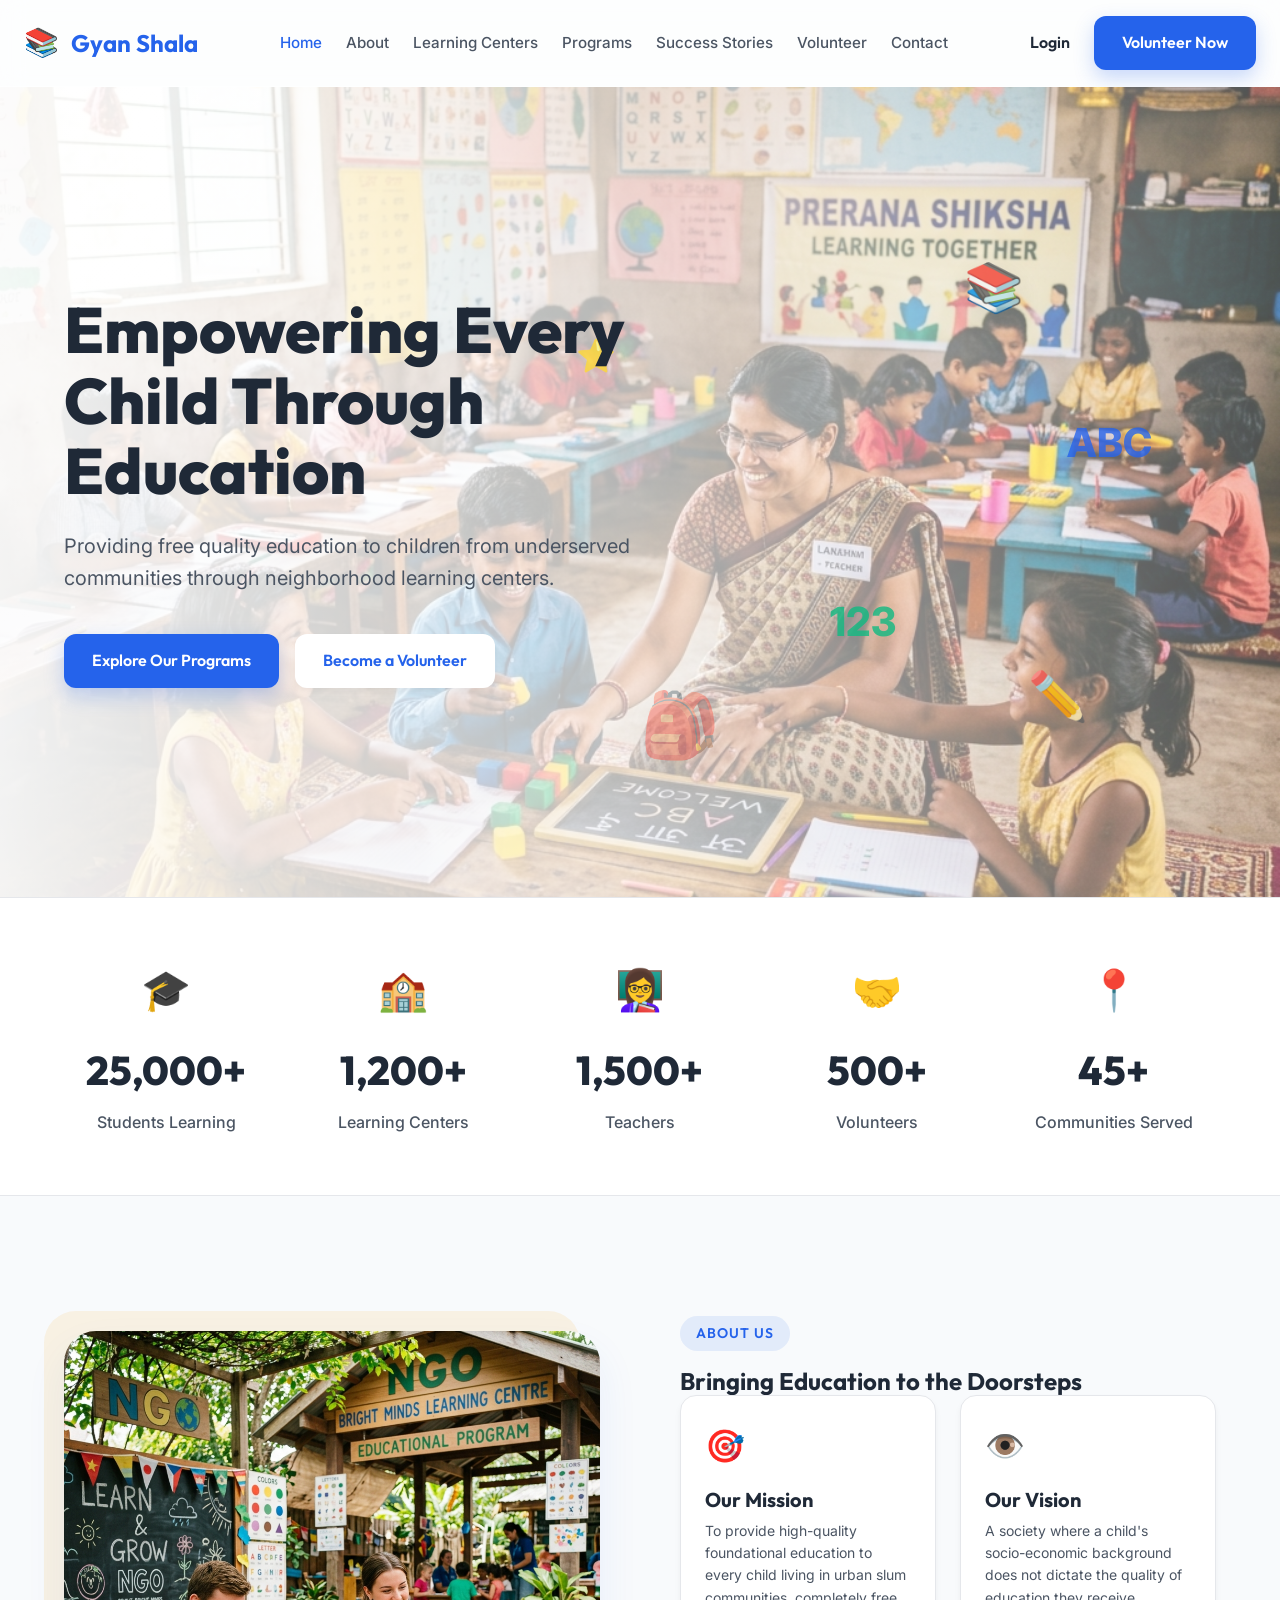
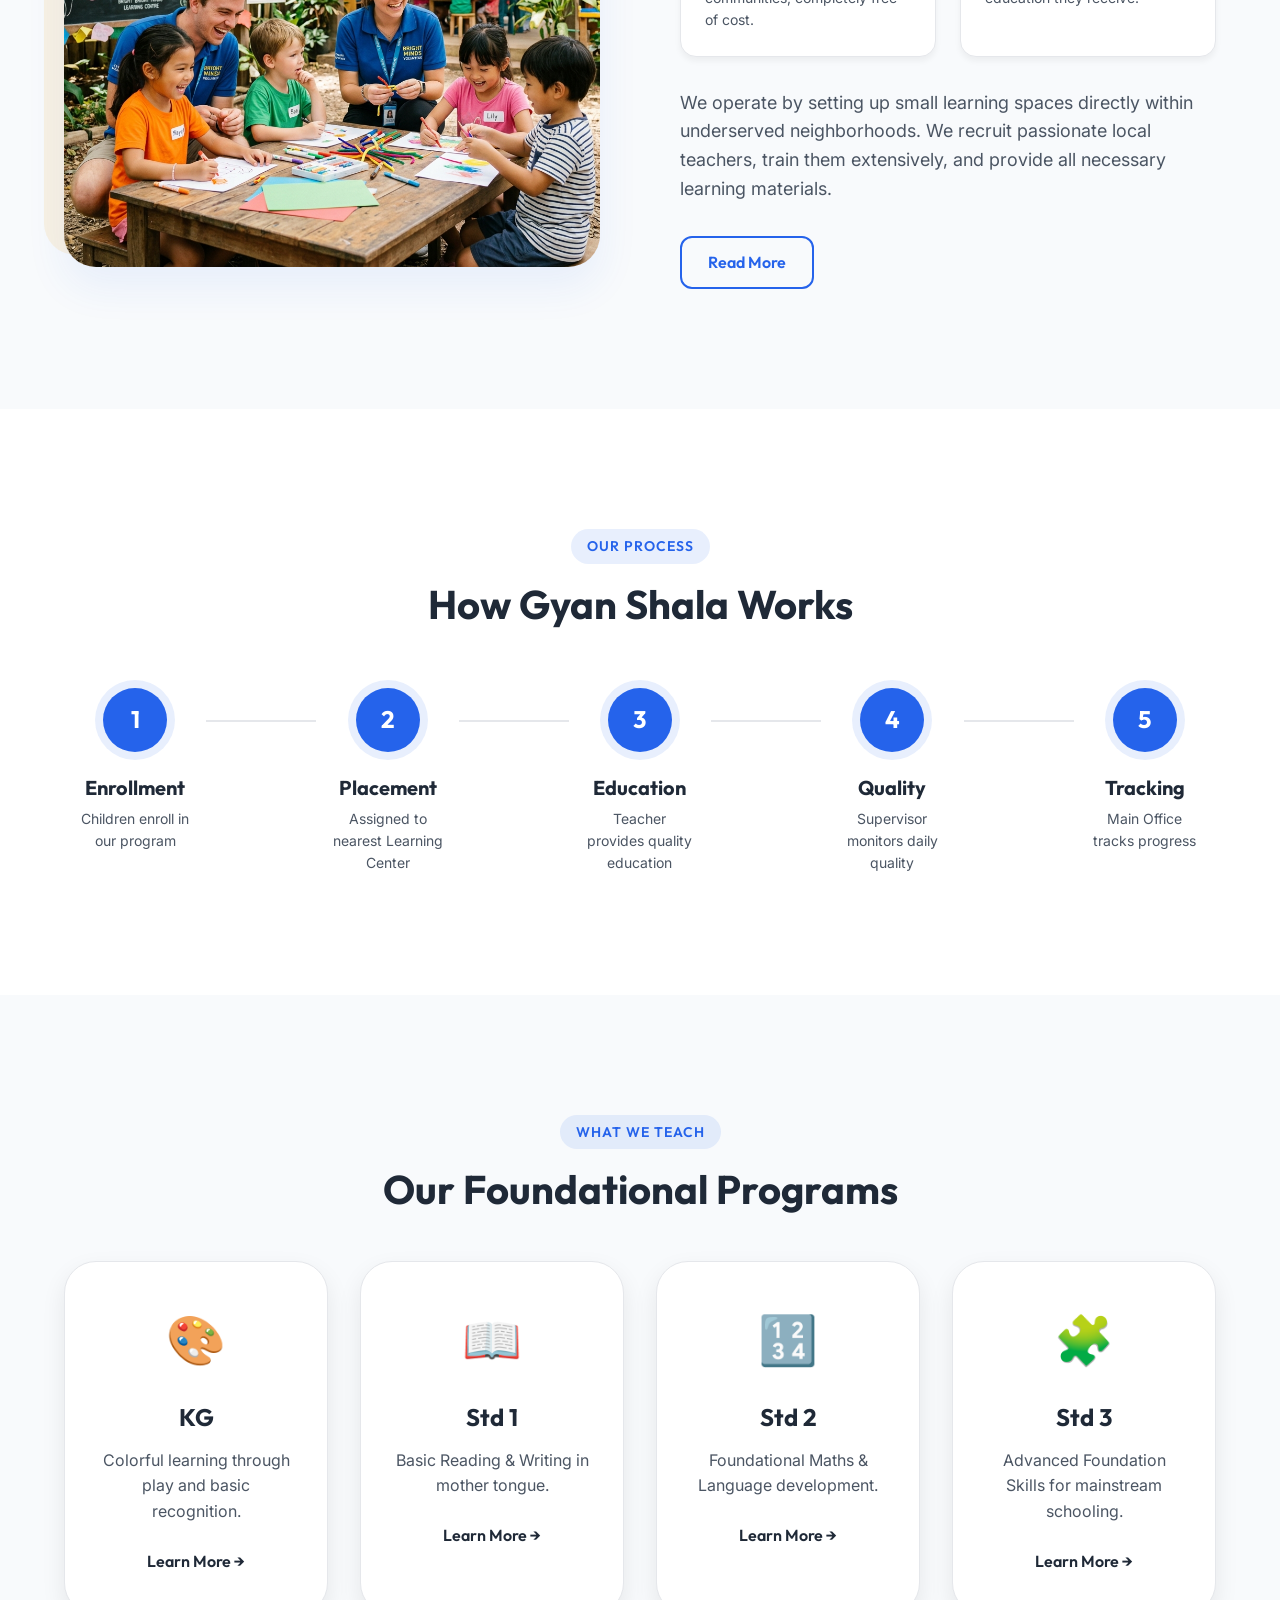
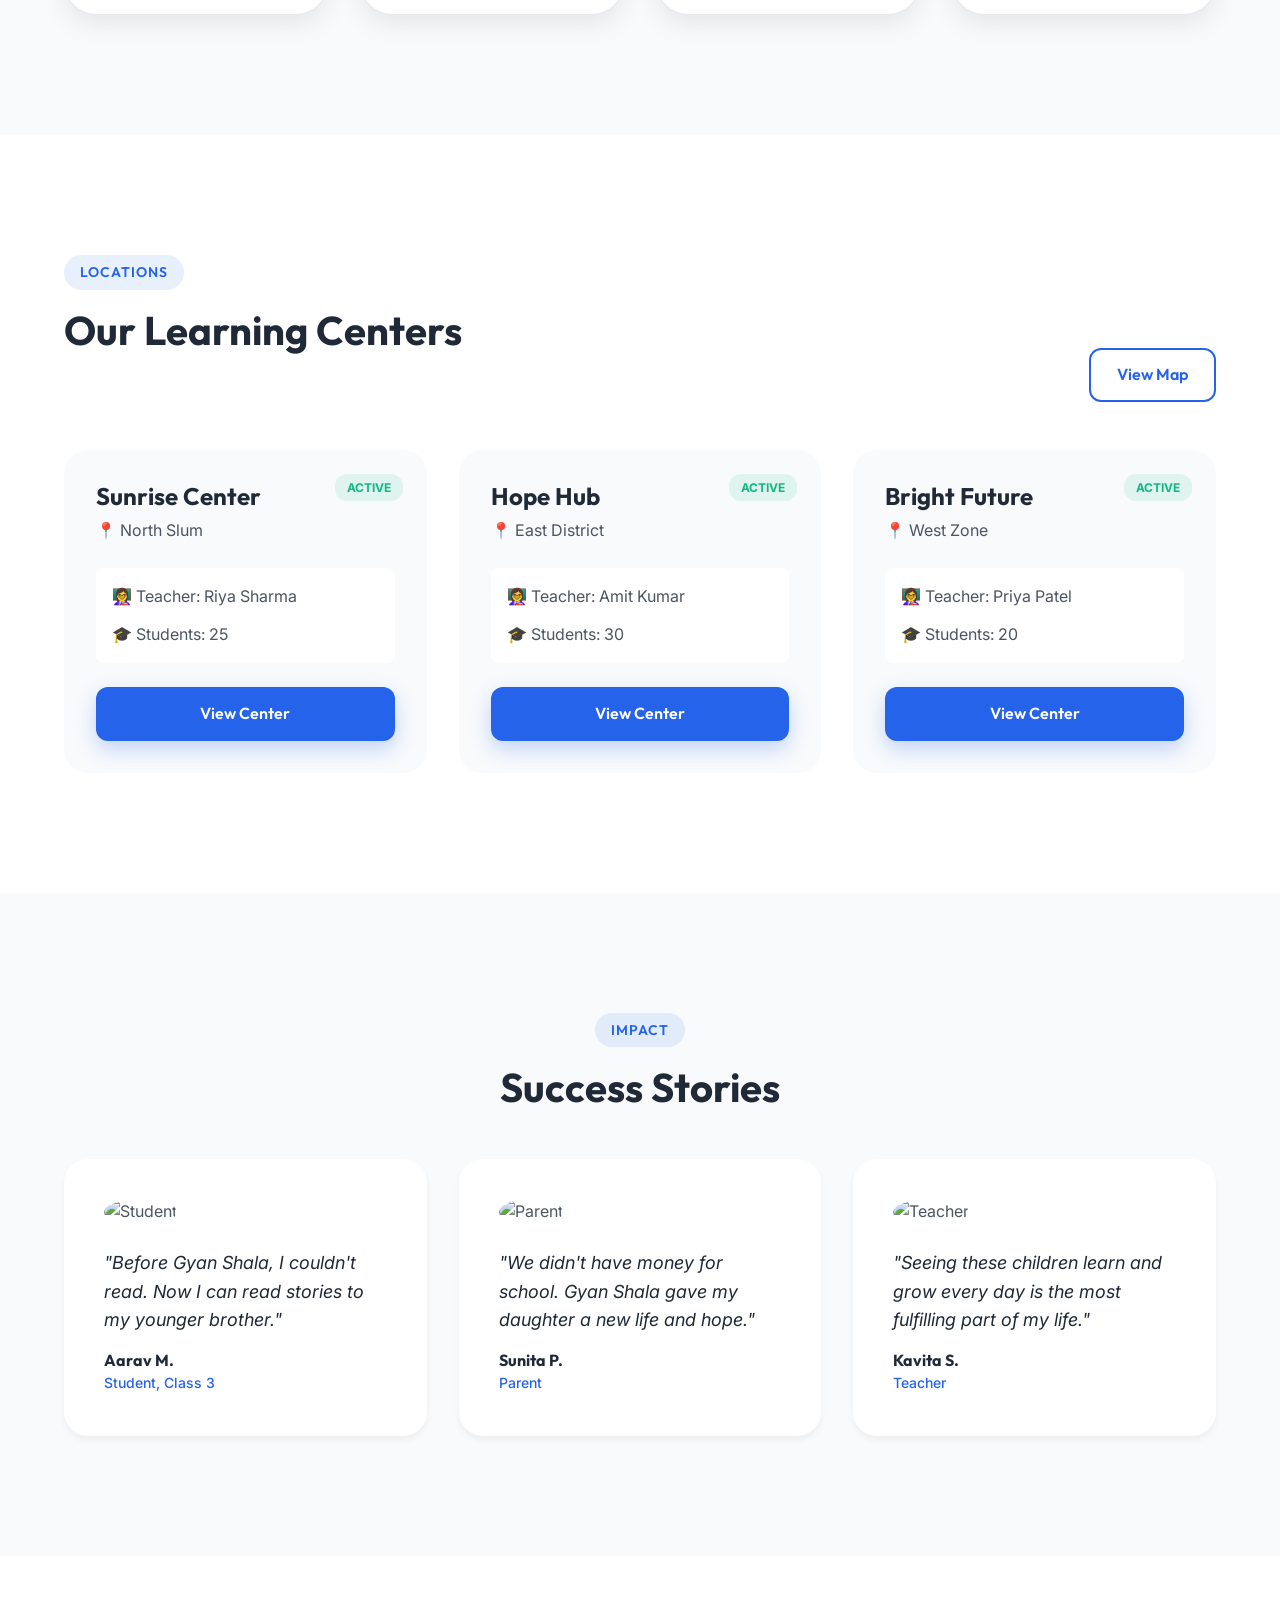
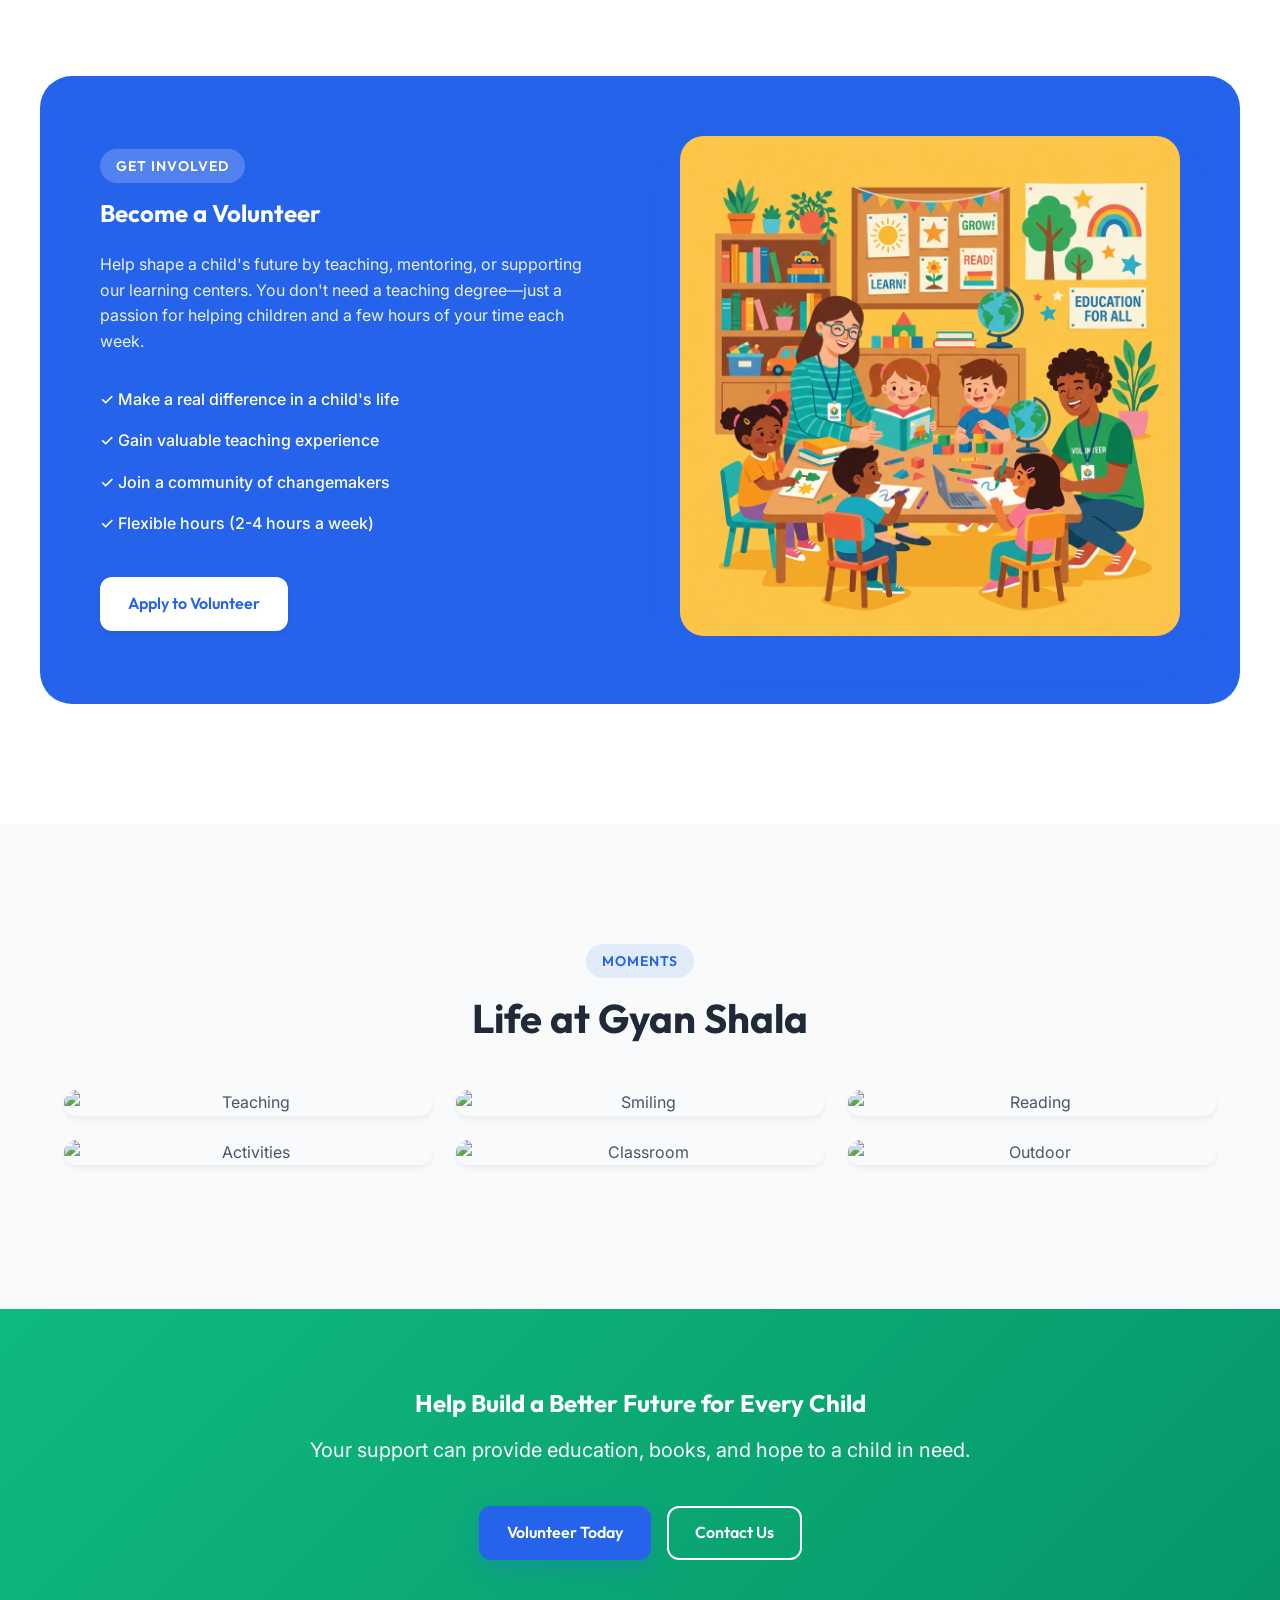
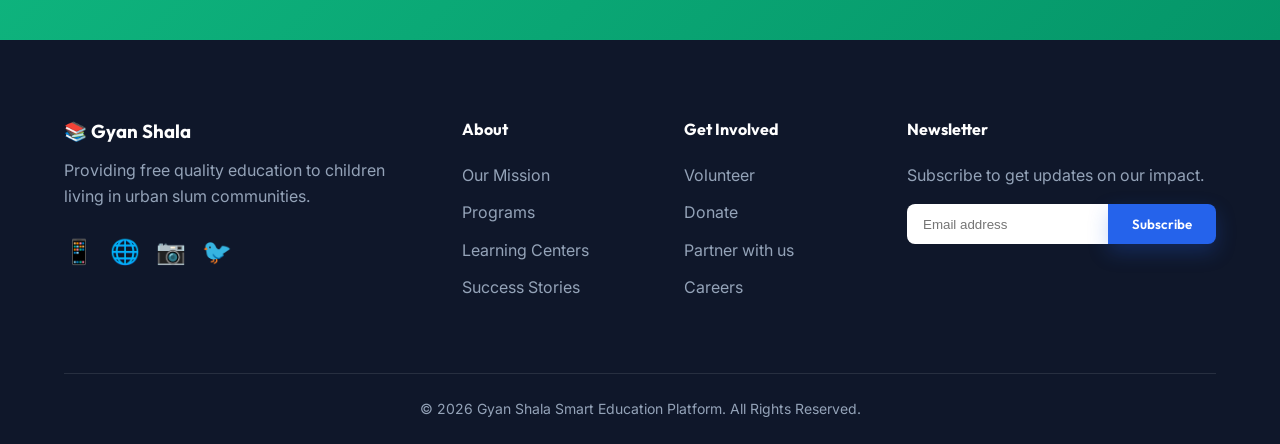
==== index.html @ a37f665b "Initial commit - Gyan Shala NGO System" ====
<!DOCTYPE html>
<html lang="en">
<head>
    <meta charset="UTF-8">
    <meta name="viewport" content="width=device-width, initial-scale=1.0">
    <title>Gyan Shala Smart Education Platform</title>
    <meta name="description" content="Providing free quality education to children from underserved communities through neighborhood learning centers.">
    <link rel="stylesheet" href="style.css">
</head>
<body>
    <!-- Sticky Navigation -->
    <header class="main-header">
        <div class="header-container">
            <a href="#" class="header-logo">
                <span class="logo-icon">📚</span>
                Gyan Shala
            </a>
            <nav class="desktop-nav">
                <ul class="nav-links">
                    <li><a href="#home" class="active">Home</a></li>
                    <li><a href="#about">About</a></li>
                    <li><a href="#centers">Learning Centers</a></li>
                    <li><a href="#programs">Programs</a></li>
                    <li><a href="#stories">Success Stories</a></li>
                    <li><a href="#volunteer">Volunteer</a></li>
                    <li><a href="#contact">Contact</a></li>
                </ul>
            </nav>
            <div class="header-actions">
                <a href="login.html" class="btn-text">Login</a>
                <a href="register.html?role=volunteer" class="btn-primary">Volunteer Now</a>
            </div>
            <button class="mobile-menu-toggle" aria-label="Toggle menu">
                <span></span><span></span><span></span>
            </button>
        </div>
    </header>

    <!-- Mobile Menu Overlay -->
    <div class="mobile-menu-overlay">
        <nav class="mobile-nav">
            <ul class="mobile-nav-links">
                <li><a href="#home">Home</a></li>
                <li><a href="#about">About</a></li>
                <li><a href="#centers">Learning Centers</a></li>
                <li><a href="#programs">Programs</a></li>
                <li><a href="#stories">Success Stories</a></li>
                <li><a href="#volunteer">Volunteer</a></li>
                <li><a href="#contact">Contact</a></li>
            </ul>
        </nav>
    </div>

    <!-- Hero Section -->
    <section id="home" class="hero" style="background-image: url('images/new_hero_classroom_1782540357517.jpg');">
        <div class="hero-overlay"></div>
        <div class="hero-floating-elements">
            <div class="float-item float-1">📚</div>
            <div class="float-item float-2">ABC</div>
            <div class="float-item float-3">123</div>
            <div class="float-item float-4">⭐</div>
            <div class="float-item float-5">✏️</div>
            <div class="float-item float-6">🎒</div>
        </div>
        <div class="container hero-container">
            <div class="hero-content">
                <h1>Empowering Every Child Through Education</h1>
                <p>Providing free quality education to children from underserved communities through neighborhood learning centers.</p>
                <div class="hero-buttons">
                    <a href="#programs" class="btn-primary">Explore Our Programs</a>
                    <a href="#volunteer" class="btn-secondary">Become a Volunteer</a>
                </div>
            </div>
        </div>
    </section>

    <!-- Impact Statistics -->
    <section class="impact-stats">
        <div class="container">
            <div class="stats-grid">
                <div class="stat-card">
                    <div class="stat-icon">🎓</div>
                    <div class="stat-number">25,000+</div>
                    <div class="stat-label">Students Learning</div>
                </div>
                <div class="stat-card">
                    <div class="stat-icon">🏫</div>
                    <div class="stat-number">1,200+</div>
                    <div class="stat-label">Learning Centers</div>
                </div>
                <div class="stat-card">
                    <div class="stat-icon">👩‍🏫</div>
                    <div class="stat-number">1,500+</div>
                    <div class="stat-label">Teachers</div>
                </div>
                <div class="stat-card">
                    <div class="stat-icon">🤝</div>
                    <div class="stat-number">500+</div>
                    <div class="stat-label">Volunteers</div>
                </div>
                <div class="stat-card">
                    <div class="stat-icon">📍</div>
                    <div class="stat-number">45+</div>
                    <div class="stat-label">Communities Served</div>
                </div>
            </div>
        </div>
    </section>

    <!-- About Gyan Shala -->
    <section id="about" class="about">
        <div class="container about-grid">
            <div class="about-image-wrapper">
                <img src="images/about_volunteers_teaching_1782536615009.jpg" alt="Classroom Teaching" class="about-image">
                <div class="about-image-bg-shape"></div>
            </div>
            <div class="about-content">
                <span class="section-badge">About Us</span>
                <h2>Bringing Education to the Doorsteps</h2>
                <div class="mission-vision">
                    <div class="mv-card">
                        <div class="mv-icon">🎯</div>
                        <h3>Our Mission</h3>
                        <p>To provide high-quality foundational education to every child living in urban slum communities, completely free of cost.</p>
                    </div>
                    <div class="mv-card">
                        <div class="mv-icon">👁️</div>
                        <h3>Our Vision</h3>
                        <p>A society where a child's socio-economic background does not dictate the quality of education they receive.</p>
                    </div>
                </div>
                <p class="about-desc">We operate by setting up small learning spaces directly within underserved neighborhoods. We recruit passionate local teachers, train them extensively, and provide all necessary learning materials.</p>
                <a href="#" class="btn-outline">Read More</a>
            </div>
        </div>
    </section>

    <!-- How It Works (5-Step Flow) -->
    <section class="how-it-works">
        <div class="container text-center">
            <span class="section-badge">Our Process</span>
            <h2 class="section-title">How Gyan Shala Works</h2>
            <div class="process-flow">
                <div class="process-step">
                    <div class="step-circle">1</div>
                    <h4>Enrollment</h4>
                    <p>Children enroll in our program</p>
                </div>
                <div class="process-connector"></div>
                <div class="process-step">
                    <div class="step-circle">2</div>
                    <h4>Placement</h4>
                    <p>Assigned to nearest Learning Center</p>
                </div>
                <div class="process-connector"></div>
                <div class="process-step">
                    <div class="step-circle">3</div>
                    <h4>Education</h4>
                    <p>Teacher provides quality education</p>
                </div>
                <div class="process-connector"></div>
                <div class="process-step">
                    <div class="step-circle">4</div>
                    <h4>Quality</h4>
                    <p>Supervisor monitors daily quality</p>
                </div>
                <div class="process-connector"></div>
                <div class="process-step">
                    <div class="step-circle">5</div>
                    <h4>Tracking</h4>
                    <p>Main Office tracks progress</p>
                </div>
            </div>
        </div>
    </section>

    <!-- Programs Section -->
    <section id="programs" class="programs">
        <div class="container text-center">
            <span class="section-badge">What We Teach</span>
            <h2 class="section-title">Our Foundational Programs</h2>
            <div class="programs-grid">
                <div class="program-glass-card color-blue">
                    <div class="program-icon">🎨</div>
                    <h3>KG</h3>
                    <p>Colorful learning through play and basic recognition.</p>
                    <a href="#" class="btn-text">Learn More →</a>
                </div>
                <div class="program-glass-card color-green">
                    <div class="program-icon">📖</div>
                    <h3>Std 1</h3>
                    <p>Basic Reading & Writing in mother tongue.</p>
                    <a href="#" class="btn-text">Learn More →</a>
                </div>
                <div class="program-glass-card color-orange">
                    <div class="program-icon">🔢</div>
                    <h3>Std 2</h3>
                    <p>Foundational Maths & Language development.</p>
                    <a href="#" class="btn-text">Learn More →</a>
                </div>
                <div class="program-glass-card color-purple">
                    <div class="program-icon">🧩</div>
                    <h3>Std 3</h3>
                    <p>Advanced Foundation Skills for mainstream schooling.</p>
                    <a href="#" class="btn-text">Learn More →</a>
                </div>
            </div>
        </div>
    </section>

    <!-- Learning Centers -->
    <section id="centers" class="learning-centers">
        <div class="container">
            <div class="centers-header">
                <div>
                    <span class="section-badge">Locations</span>
                    <h2 class="section-title">Our Learning Centers</h2>
                </div>
                <a href="#" class="btn-outline">View Map</a>
            </div>
            <div class="centers-grid">
                <div class="center-card">
                    <div class="center-status active">Active</div>
                    <h3>Sunrise Center</h3>
                    <p class="center-area">📍 North Slum</p>
                    <div class="center-stats">
                        <span>👩‍🏫 Teacher: Riya Sharma</span>
                        <span>🎓 Students: 25</span>
                    </div>
                    <a href="#" class="btn-primary" style="width: 100%; text-align: center;">View Center</a>
                </div>
                <div class="center-card">
                    <div class="center-status active">Active</div>
                    <h3>Hope Hub</h3>
                    <p class="center-area">📍 East District</p>
                    <div class="center-stats">
                        <span>👩‍🏫 Teacher: Amit Kumar</span>
                        <span>🎓 Students: 30</span>
                    </div>
                    <a href="#" class="btn-primary" style="width: 100%; text-align: center;">View Center</a>
                </div>
                <div class="center-card">
                    <div class="center-status active">Active</div>
                    <h3>Bright Future</h3>
                    <p class="center-area">📍 West Zone</p>
                    <div class="center-stats">
                        <span>👩‍🏫 Teacher: Priya Patel</span>
                        <span>🎓 Students: 20</span>
                    </div>
                    <a href="#" class="btn-primary" style="width: 100%; text-align: center;">View Center</a>
                </div>
            </div>
        </div>
    </section>

    <!-- Success Stories -->
    <section id="stories" class="stories">
        <div class="container text-center">
            <span class="section-badge">Impact</span>
            <h2 class="section-title">Success Stories</h2>
            <div class="stories-grid">
                <div class="story-card">
                    <div class="story-image">
                        <img src="https://images.unsplash.com/photo-1542810634-71277d95dcbb?w=200&h=200&fit=crop" alt="Student">
                    </div>
                    <div class="story-content">
                        <p class="quote">"Before Gyan Shala, I couldn't read. Now I can read stories to my younger brother."</p>
                        <h4>Aarav M.</h4>
                        <span class="story-role">Student, Class 3</span>
                    </div>
                </div>
                <div class="story-card">
                    <div class="story-image">
                        <img src="https://images.unsplash.com/photo-1544717297-fa95b6ee9643?w=200&h=200&fit=crop" alt="Parent">
                    </div>
                    <div class="story-content">
                        <p class="quote">"We didn't have money for school. Gyan Shala gave my daughter a new life and hope."</p>
                        <h4>Sunita P.</h4>
                        <span class="story-role">Parent</span>
                    </div>
                </div>
                <div class="story-card">
                    <div class="story-image">
                        <img src="https://images.unsplash.com/photo-1573496359142-b8d87734a5a2?w=200&h=200&fit=crop" alt="Teacher">
                    </div>
                    <div class="story-content">
                        <p class="quote">"Seeing these children learn and grow every day is the most fulfilling part of my life."</p>
                        <h4>Kavita S.</h4>
                        <span class="story-role">Teacher</span>
                    </div>
                </div>
            </div>
        </div>
    </section>

    <!-- Volunteer Section -->
    <section id="volunteer" class="volunteer">
        <div class="container volunteer-grid">
            <div class="volunteer-content">
                <span class="section-badge" style="background: rgba(255,255,255,0.2); color: white;">Get Involved</span>
                <h2>Become a Volunteer</h2>
                <p>Help shape a child's future by teaching, mentoring, or supporting our learning centers. You don't need a teaching degree—just a passion for helping children and a few hours of your time each week.</p>
                <ul class="volunteer-benefits">
                    <li>✓ Make a real difference in a child's life</li>
                    <li>✓ Gain valuable teaching experience</li>
                    <li>✓ Join a community of changemakers</li>
                    <li>✓ Flexible hours (2-4 hours a week)</li>
                </ul>
                <a href="#" class="btn-secondary">Apply to Volunteer</a>
            </div>
            <div class="volunteer-image-wrapper">
                <img src="images/volunteer_illustration_1782536659447.jpg" alt="Volunteer" class="vol-img">
            </div>
        </div>
    </section>

    <!-- Gallery -->
    <section class="gallery">
        <div class="container text-center">
            <span class="section-badge">Moments</span>
            <h2 class="section-title">Life at Gyan Shala</h2>
            <div class="masonry-gallery">
                <div class="masonry-item"><img src="https://images.unsplash.com/photo-1577896851231-70ef18881754?w=500&fit=crop" alt="Teaching"></div>
                <div class="masonry-item"><img src="https://images.unsplash.com/photo-1588072432836-e10032774350?w=500&fit=crop" alt="Activities"></div>
                <div class="masonry-item"><img src="https://images.unsplash.com/photo-1503454537195-1dc534b36fc6?w=500&fit=crop" alt="Smiling"></div>
                <div class="masonry-item"><img src="https://images.unsplash.com/photo-1524069290683-0457abfe42c3?w=500&fit=crop" alt="Classroom"></div>
                <div class="masonry-item"><img src="https://images.unsplash.com/photo-1512820790803-83ca734da794?w=500&fit=crop" alt="Reading"></div>
                <div class="masonry-item"><img src="https://images.unsplash.com/photo-1472162066159-ebf81216503c?w=500&fit=crop" alt="Outdoor"></div>
            </div>
        </div>
    </section>

    <!-- Call To Action -->
    <section class="cta-banner">
        <div class="container text-center">
            <h2>Help Build a Better Future for Every Child</h2>
            <p>Your support can provide education, books, and hope to a child in need.</p>
            <div class="cta-buttons">
                <a href="#volunteer" class="btn-primary">Volunteer Today</a>
                <a href="#contact" class="btn-outline" style="border-color: white; color: white;">Contact Us</a>
            </div>
        </div>
    </section>

    <!-- Footer -->
    <footer id="contact">
        <div class="container">
            <div class="footer-grid">
                <div class="footer-brand">
                    <h3>📚 Gyan Shala</h3>
                    <p>Providing free quality education to children living in urban slum communities.</p>
                    <div class="social-links">
                        <a href="#">📱</a>
                        <a href="#">🌐</a>
                        <a href="#">📷</a>
                        <a href="#">🐦</a>
                    </div>
                </div>
                <div class="footer-links-col">
                    <h4>About</h4>
                    <ul>
                        <li><a href="#about">Our Mission</a></li>
                        <li><a href="#programs">Programs</a></li>
                        <li><a href="#centers">Learning Centers</a></li>
                        <li><a href="#stories">Success Stories</a></li>
                    </ul>
                </div>
                <div class="footer-links-col">
                    <h4>Get Involved</h4>
                    <ul>
                        <li><a href="#volunteer">Volunteer</a></li>
                        <li><a href="#">Donate</a></li>
                        <li><a href="#">Partner with us</a></li>
                        <li><a href="#">Careers</a></li>
                    </ul>
                </div>
                <div class="footer-newsletter">
                    <h4>Newsletter</h4>
                    <p>Subscribe to get updates on our impact.</p>
                    <form class="newsletter-form">
                        <input type="email" placeholder="Email address" required>
                        <button type="submit" class="btn-primary">Subscribe</button>
                    </form>
                </div>
            </div>
            <div class="footer-bottom">
                <p>&copy; 2026 Gyan Shala Smart Education Platform. All Rights Reserved.</p>
            </div>
        </div>
    </footer>

    <script>
        const menuToggle = document.querySelector('.mobile-menu-toggle');
        const mobileMenu = document.querySelector('.mobile-menu-overlay');
        const body = document.body;

        menuToggle.addEventListener('click', () => {
            menuToggle.classList.toggle('active');
            mobileMenu.classList.toggle('active');
            body.style.overflow = mobileMenu.classList.contains('active') ? 'hidden' : '';
        });

        document.querySelectorAll('.mobile-nav-links a').forEach(link => {
            link.addEventListener('click', () => {
                menuToggle.classList.remove('active');
                mobileMenu.classList.remove('active');
                body.style.overflow = '';
            });
        });

        // Dynamic Active Session check to link dashboards directly
        const currentUser = JSON.parse(localStorage.getItem('currentUser'));
        if (currentUser) {
            const loginBtn = document.querySelector('.header-actions a[href="login.html"]');
            if (loginBtn) {
                loginBtn.textContent = 'Go to Dashboard';
                loginBtn.classList.remove('btn-text');
                loginBtn.classList.add('btn-primary');
                // Hide volunteer button if logged in for cleaner header space
                const volBtn = document.querySelector('.header-actions a[href="register.html?role=volunteer"]');
                if (volBtn) volBtn.style.display = 'none';

                if (currentUser.role === 'main_office') {
                    loginBtn.href = 'admin-dashboard.html';
                } else if (currentUser.role === 'supervisor') {
                    loginBtn.href = 'dashboard.html';
                } else if (currentUser.role === 'teacher') {
                    loginBtn.href = 'teacher-dashboard.html';
                } else if (currentUser.role === 'volunteer') {
                    loginBtn.href = 'volunteer-dashboard.html';
                }
            }
        }
    </script>
</body>
</html>
---- style.css ----
@import url('https://fonts.googleapis.com/css2?family=Outfit:wght@300;400;500;600;700;800&family=Inter:wght@400;500;600&display=swap');

:root {
  --primary-blue: #2563EB;
  --secondary-green: #10B981;
  --accent-orange: #F59E0B;
  --bg-color: #F8FAFC;
  --white: #FFFFFF;
  --text-dark: #1F2937;
  --text-body: #4B5563;
  --border-light: #E5E7EB;
  
  --radius-sm: 8px;
  --radius-md: 16px;
  --radius-lg: 24px;
  --radius-xl: 32px;
  
  --shadow-sm: 0 4px 6px rgba(0, 0, 0, 0.05);
  --shadow-md: 0 10px 25px rgba(0, 0, 0, 0.08);
  --shadow-lg: 0 20px 40px rgba(37, 99, 235, 0.08);
  
  --glass-bg: rgba(255, 255, 255, 0.7);
  --glass-border: 1px solid rgba(255, 255, 255, 0.5);
  --glass-shadow: 0 8px 32px 0 rgba(31, 38, 135, 0.07);
}

* {
  margin: 0;
  padding: 0;
  box-sizing: border-box;
}

html {
  scroll-behavior: smooth;
}

body {
  font-family: 'Inter', sans-serif;
  background-color: var(--bg-color);
  color: var(--text-body);
  line-height: 1.6;
  overflow-x: hidden;
}

h1, h2, h3, h4, h5, h6 {
  font-family: 'Outfit', sans-serif;
  color: var(--text-dark);
  line-height: 1.2;
}

.container {
  width: 100%;
  max-width: 1200px;
  margin: 0 auto;
  padding: 0 24px;
}

.text-center { text-align: center; }

/* Buttons */
.btn-primary {
  display: inline-flex;
  align-items: center;
  justify-content: center;
  background-color: var(--primary-blue);
  color: var(--white);
  font-family: 'Outfit', sans-serif;
  font-weight: 600;
  padding: 14px 28px;
  border-radius: 12px;
  text-decoration: none;
  box-shadow: 0 8px 20px rgba(37, 99, 235, 0.25);
  transition: all 0.3s ease;
  border: none;
  cursor: pointer;
}

.btn-primary:hover {
  background-color: #1D4ED8;
  transform: translateY(-2px);
  box-shadow: 0 12px 25px rgba(37, 99, 235, 0.35);
}

.btn-secondary {
  display: inline-flex;
  align-items: center;
  justify-content: center;
  background-color: var(--white);
  color: var(--primary-blue);
  font-family: 'Outfit', sans-serif;
  font-weight: 600;
  padding: 14px 28px;
  border-radius: 12px;
  text-decoration: none;
  box-shadow: var(--shadow-sm);
  transition: all 0.3s ease;
}

.btn-secondary:hover {
  transform: translateY(-2px);
  box-shadow: var(--shadow-md);
}

.btn-outline {
  display: inline-flex;
  align-items: center;
  justify-content: center;
  background-color: transparent;
  color: var(--primary-blue);
  font-family: 'Outfit', sans-serif;
  font-weight: 600;
  padding: 12px 26px;
  border-radius: 12px;
  text-decoration: none;
  border: 2px solid var(--primary-blue);
  transition: all 0.3s ease;
}

.btn-outline:hover {
  background-color: var(--primary-blue);
  color: var(--white);
}

.btn-text {
  font-family: 'Outfit', sans-serif;
  font-weight: 600;
  color: var(--text-dark);
  text-decoration: none;
  transition: color 0.3s;
}

.btn-text:hover {
  color: var(--primary-blue);
}

.section-badge {
  display: inline-block;
  background-color: rgba(37, 99, 235, 0.1);
  color: var(--primary-blue);
  font-family: 'Outfit', sans-serif;
  font-weight: 600;
  font-size: 0.875rem;
  padding: 6px 16px;
  border-radius: 20px;
  margin-bottom: 16px;
  text-transform: uppercase;
  letter-spacing: 1px;
}

.section-title {
  font-size: 2.5rem;
  margin-bottom: 48px;
}

/* Header */
.main-header {
  position: sticky;
  top: 0;
  width: 100%;
  background: var(--glass-bg);
  backdrop-filter: blur(12px);
  -webkit-backdrop-filter: blur(12px);
  border-bottom: var(--glass-border);
  z-index: 1000;
  padding: 16px 0;
}

.header-container {
  display: flex;
  align-items: center;
  justify-content: space-between;
  max-width: 1400px;
  margin: 0 auto;
  padding: 0 24px;
}

.header-logo {
  display: flex;
  align-items: center;
  gap: 12px;
  font-family: 'Outfit', sans-serif;
  font-size: 1.5rem;
  font-weight: 700;
  color: var(--primary-blue);
  text-decoration: none;
}

.logo-icon {
  font-size: 1.75rem;
}

.nav-links {
  display: flex;
  gap: 24px;
  list-style: none;
}

.nav-links a {
  font-family: 'Inter', sans-serif;
  font-size: 0.95rem;
  font-weight: 500;
  color: var(--text-body);
  text-decoration: none;
  transition: color 0.3s;
}

.nav-links a:hover, .nav-links a.active {
  color: var(--primary-blue);
}

.header-actions {
  display: flex;
  align-items: center;
  gap: 24px;
}

.mobile-menu-toggle {
  display: none;
  background: none;
  border: none;
  cursor: pointer;
  width: 30px;
  height: 24px;
  position: relative;
  z-index: 1001;
}

.mobile-menu-toggle span {
  display: block;
  width: 100%;
  height: 2px;
  background-color: var(--text-dark);
  position: absolute;
  transition: all 0.3s;
}

.mobile-menu-toggle span:first-child { top: 0; }
.mobile-menu-toggle span:nth-child(2) { top: 11px; }
.mobile-menu-toggle span:last-child { bottom: 0; }

.mobile-menu-toggle.active span:first-child { transform: rotate(45deg); top: 11px; }
.mobile-menu-toggle.active span:nth-child(2) { opacity: 0; }
.mobile-menu-toggle.active span:last-child { transform: rotate(-45deg); top: 11px; }

.mobile-menu-overlay {
  position: fixed;
  top: 0;
  left: 0;
  width: 100%;
  height: 100%;
  background: var(--white);
  z-index: 999;
  display: flex;
  align-items: center;
  justify-content: center;
  transform: translateX(100%);
  transition: transform 0.4s cubic-bezier(0.77, 0, 0.175, 1);
}

.mobile-menu-overlay.active {
  transform: translateX(0);
}

.mobile-nav-links {
  list-style: none;
  text-align: center;
  font-size: 1.5rem;
  font-family: 'Outfit', sans-serif;
  font-weight: 600;
}

.mobile-nav-links li { margin-bottom: 24px; }
.mobile-nav-links a { color: var(--text-dark); text-decoration: none; }

/* Hero Section */
.hero {
  position: relative;
  min-height: 90vh;
  display: flex;
  align-items: center;
  background-size: cover;
  background-position: center;
  overflow: hidden;
}

.hero-overlay {
  position: absolute;
  top: 0;
  left: 0;
  width: 100%;
  height: 100%;
  background: linear-gradient(90deg, rgba(255,255,255,0.95) 0%, rgba(255,255,255,0.7) 50%, rgba(255,255,255,0.3) 100%);
  z-index: 1;
}

.hero-container {
  position: relative;
  z-index: 3;
}

.hero-content {
  max-width: 600px;
}

.hero h1 {
  font-size: clamp(3rem, 5vw, 4.5rem);
  font-weight: 800;
  line-height: 1.1;
  margin-bottom: 24px;
}

.hero p {
  font-size: 1.25rem;
  color: var(--text-body);
  margin-bottom: 40px;
}

.hero-buttons {
  display: flex;
  gap: 16px;
  flex-wrap: wrap;
}

/* Hero Floating Elements */
.hero-floating-elements {
  position: absolute;
  top: 0; left: 0; width: 100%; height: 100%;
  z-index: 2;
  pointer-events: none;
}

.float-item {
  position: absolute;
  font-size: 3rem;
  opacity: 0.8;
  filter: drop-shadow(0 10px 15px rgba(0,0,0,0.1));
  animation: float-anim 6s ease-in-out infinite;
}

.float-1 { top: 20%; right: 20%; animation-delay: 0s; }
.float-2 { top: 40%; right: 10%; animation-delay: 1s; font-size: 2.5rem; font-weight: 800; color: var(--primary-blue); }
.float-3 { bottom: 30%; right: 30%; animation-delay: 2s; font-size: 2.5rem; font-weight: 800; color: var(--secondary-green); }
.float-4 { top: 30%; left: 45%; animation-delay: 1.5s; font-size: 2rem; }
.float-5 { bottom: 20%; right: 15%; animation-delay: 0.5s; }
.float-6 { bottom: 15%; left: 50%; animation-delay: 2.5s; font-size: 4rem; opacity: 0.4; }

@keyframes float-anim {
  0%, 100% { transform: translateY(0) rotate(0deg); }
  50% { transform: translateY(-20px) rotate(5deg); }
}

/* Impact Stats */
.impact-stats {
  padding: 60px 0;
  background-color: var(--white);
  border-top: 1px solid var(--border-light);
  border-bottom: 1px solid var(--border-light);
}

.stats-grid {
  display: grid;
  grid-template-columns: repeat(auto-fit, minmax(200px, 1fr));
  gap: 32px;
  text-align: center;
}

.stat-icon {
  font-size: 2.5rem;
  margin-bottom: 16px;
}

.stat-number {
  font-family: 'Outfit', sans-serif;
  font-size: 2.5rem;
  font-weight: 800;
  color: var(--text-dark);
  margin-bottom: 8px;
}

.stat-label {
  font-weight: 500;
  color: var(--text-body);
}

/* About Section */
.about {
  padding: 120px 0;
}

.about-grid {
  display: grid;
  grid-template-columns: 1fr 1fr;
  gap: 80px;
  align-items: center;
}

.about-image-wrapper {
  position: relative;
}

.about-image-bg-shape {
  position: absolute;
  top: -20px; left: -20px;
  width: 100%; height: 100%;
  background-color: var(--accent-orange);
  border-radius: var(--radius-xl);
  z-index: -1;
  opacity: 0.1;
}

.about-image {
  width: 100%;
  border-radius: var(--radius-xl);
  box-shadow: var(--shadow-lg);
}

.mission-vision {
  display: grid;
  grid-template-columns: 1fr 1fr;
  gap: 24px;
  margin-bottom: 32px;
}

.mv-card {
  background: var(--white);
  padding: 24px;
  border-radius: var(--radius-md);
  box-shadow: var(--shadow-sm);
  border: 1px solid var(--border-light);
}

.mv-icon { font-size: 2rem; margin-bottom: 16px; }
.mv-card h3 { font-size: 1.25rem; margin-bottom: 8px; }
.mv-card p { font-size: 0.875rem; }

.about-desc {
  font-size: 1.125rem;
  margin-bottom: 32px;
}

/* How It Works */
.how-it-works {
  padding: 120px 0;
  background-color: var(--white);
}

.process-flow {
  display: flex;
  justify-content: space-between;
  align-items: flex-start;
  position: relative;
  margin-top: 60px;
}

.process-step {
  flex: 1;
  text-align: center;
  position: relative;
  z-index: 2;
  padding: 0 16px;
}

.step-circle {
  width: 64px;
  height: 64px;
  background-color: var(--primary-blue);
  color: var(--white);
  border-radius: 50%;
  display: flex;
  align-items: center;
  justify-content: center;
  font-family: 'Outfit', sans-serif;
  font-size: 1.5rem;
  font-weight: 700;
  margin: 0 auto 24px;
  box-shadow: 0 0 0 8px rgba(37, 99, 235, 0.1);
}

.process-step h4 { margin-bottom: 8px; font-size: 1.25rem; }
.process-step p { font-size: 0.875rem; }

.process-connector {
  flex: 1;
  height: 2px;
  background-color: var(--border-light);
  margin-top: 32px;
  position: relative;
  z-index: 1;
}

/* Programs */
.programs {
  padding: 120px 0;
}

.programs-grid {
  display: grid;
  grid-template-columns: repeat(auto-fit, minmax(250px, 1fr));
  gap: 32px;
}

.program-glass-card {
  background: var(--white);
  padding: 40px 32px;
  border-radius: var(--radius-xl);
  box-shadow: var(--shadow-md);
  border: 1px solid var(--border-light);
  transition: transform 0.3s, box-shadow 0.3s;
}

.program-glass-card:hover {
  transform: translateY(-10px);
  box-shadow: var(--shadow-lg);
}

.program-icon {
  font-size: 3rem;
  margin-bottom: 24px;
}

.program-glass-card h3 { font-size: 1.5rem; margin-bottom: 16px; }
.program-glass-card p { margin-bottom: 24px; }

/* Colors for specific cards */
.color-blue .program-icon { color: var(--primary-blue); }
.color-green .program-icon { color: var(--secondary-green); }
.color-orange .program-icon { color: var(--accent-orange); }

/* Learning Centers */
.learning-centers {
  padding: 120px 0;
  background-color: var(--white);
}

.centers-header {
  display: flex;
  justify-content: space-between;
  align-items: flex-end;
  margin-bottom: 48px;
}

.centers-grid {
  display: grid;
  grid-template-columns: repeat(auto-fit, minmax(300px, 1fr));
  gap: 32px;
}

.center-card {
  background: var(--bg-color);
  border-radius: var(--radius-lg);
  padding: 32px;
  position: relative;
}

.center-status {
  position: absolute;
  top: 24px; right: 24px;
  background-color: rgba(16, 185, 129, 0.1);
  color: var(--secondary-green);
  font-size: 0.75rem;
  font-weight: 700;
  padding: 4px 12px;
  border-radius: 12px;
  text-transform: uppercase;
}

.center-card h3 { font-size: 1.5rem; margin-bottom: 8px; }
.center-area { color: var(--text-body); margin-bottom: 24px; }

.center-stats {
  display: flex;
  flex-direction: column;
  gap: 12px;
  margin-bottom: 24px;
  padding: 16px;
  background: var(--white);
  border-radius: var(--radius-sm);
}

/* Success Stories */
.stories { padding: 120px 0; }

.stories-grid {
  display: grid;
  grid-template-columns: repeat(auto-fit, minmax(300px, 1fr));
  gap: 32px;
}

.story-card {
  background: var(--white);
  border-radius: var(--radius-lg);
  padding: 40px;
  box-shadow: var(--shadow-sm);
  text-align: left;
  display: flex;
  flex-direction: column;
  align-items: flex-start;
  gap: 24px;
}

.story-image img {
  width: 80px; height: 80px;
  border-radius: 50%;
  object-fit: cover;
}

.quote {
  font-size: 1.125rem;
  font-style: italic;
  margin-bottom: 16px;
  color: var(--text-dark);
}

.story-role {
  color: var(--primary-blue);
  font-size: 0.875rem;
  font-weight: 500;
}

/* Volunteer */
.volunteer {
  padding: 120px 0;
  background-color: var(--white);
}

.volunteer-grid {
  display: grid;
  grid-template-columns: 1fr 1fr;
  gap: 80px;
  align-items: center;
  background: var(--primary-blue);
  border-radius: var(--radius-xl);
  padding: 60px;
  color: var(--white);
}

.volunteer-content h2 { color: var(--white); margin-bottom: 24px; }
.volunteer-content p { color: rgba(255,255,255,0.9); margin-bottom: 32px; }

.volunteer-benefits {
  list-style: none;
  margin-bottom: 40px;
}

.volunteer-benefits li {
  margin-bottom: 16px;
  font-weight: 500;
}

.vol-img {
  width: 100%;
  border-radius: var(--radius-lg);
  box-shadow: var(--shadow-lg);
}

/* Gallery Masonry */
.gallery { padding: 120px 0; }

.masonry-gallery {
  column-count: 3;
  column-gap: 24px;
}

.masonry-item {
  break-inside: avoid;
  margin-bottom: 24px;
  border-radius: var(--radius-md);
  overflow: hidden;
  box-shadow: var(--shadow-sm);
}

.masonry-item img {
  width: 100%;
  display: block;
  transition: transform 0.5s ease;
}

.masonry-item:hover img {
  transform: scale(1.05);
}

/* CTA Banner */
.cta-banner {
  background: linear-gradient(135deg, var(--secondary-green), #059669);
  padding: 80px 0;
  color: var(--white);
}

.cta-banner h2 { color: var(--white); margin-bottom: 16px; }
.cta-banner p { margin-bottom: 40px; font-size: 1.25rem; }
.cta-buttons { display: flex; justify-content: center; gap: 16px; }

/* Footer */
footer {
  background-color: #0F172A;
  color: #94A3B8;
  padding: 80px 0 24px;
}

.footer-grid {
  display: grid;
  grid-template-columns: 2fr 1fr 1fr 1.5fr;
  gap: 48px;
  margin-bottom: 60px;
}

.footer-brand h3 { color: var(--white); margin-bottom: 16px; }
.footer-brand p { margin-bottom: 24px; }
.social-links { display: flex; gap: 16px; font-size: 1.5rem; }
.social-links a { text-decoration: none; transition: opacity 0.3s; }
.social-links a:hover { opacity: 0.8; }

.footer-links-col h4, .footer-newsletter h4 { color: var(--white); margin-bottom: 24px; }
.footer-links-col ul { list-style: none; }
.footer-links-col li { margin-bottom: 12px; }
.footer-links-col a { color: #94A3B8; text-decoration: none; transition: color 0.3s; }
.footer-links-col a:hover { color: var(--white); }

.newsletter-form { display: flex; margin-top: 16px; }
.newsletter-form input {
  padding: 12px 16px;
  border-radius: 8px 0 0 8px;
  border: none;
  flex: 1;
  outline: none;
}
.newsletter-form button {
  border-radius: 0 8px 8px 0;
  padding: 12px 24px;
}

.footer-bottom {
  text-align: center;
  padding-top: 24px;
  border-top: 1px solid rgba(255,255,255,0.1);
  font-size: 0.875rem;
}

/* Responsive */
@media (max-width: 1024px) {
  .desktop-nav, .header-actions { display: none; }
  .mobile-menu-toggle { display: block; }
  .about-grid, .volunteer-grid { grid-template-columns: 1fr; }
  .process-flow { flex-direction: column; align-items: center; gap: 24px; }
  .process-connector { display: none; }
  .centers-header { flex-direction: column; align-items: flex-start; gap: 16px; }
  .footer-grid { grid-template-columns: 1fr 1fr; }
}

@media (max-width: 768px) {
  .masonry-gallery { column-count: 1; }
  .footer-grid { grid-template-columns: 1fr; }
  .mission-vision { grid-template-columns: 1fr; }
  .hero-content h1 { font-size: 2.5rem; }
  .cta-buttons, .hero-buttons { flex-direction: column; }
}
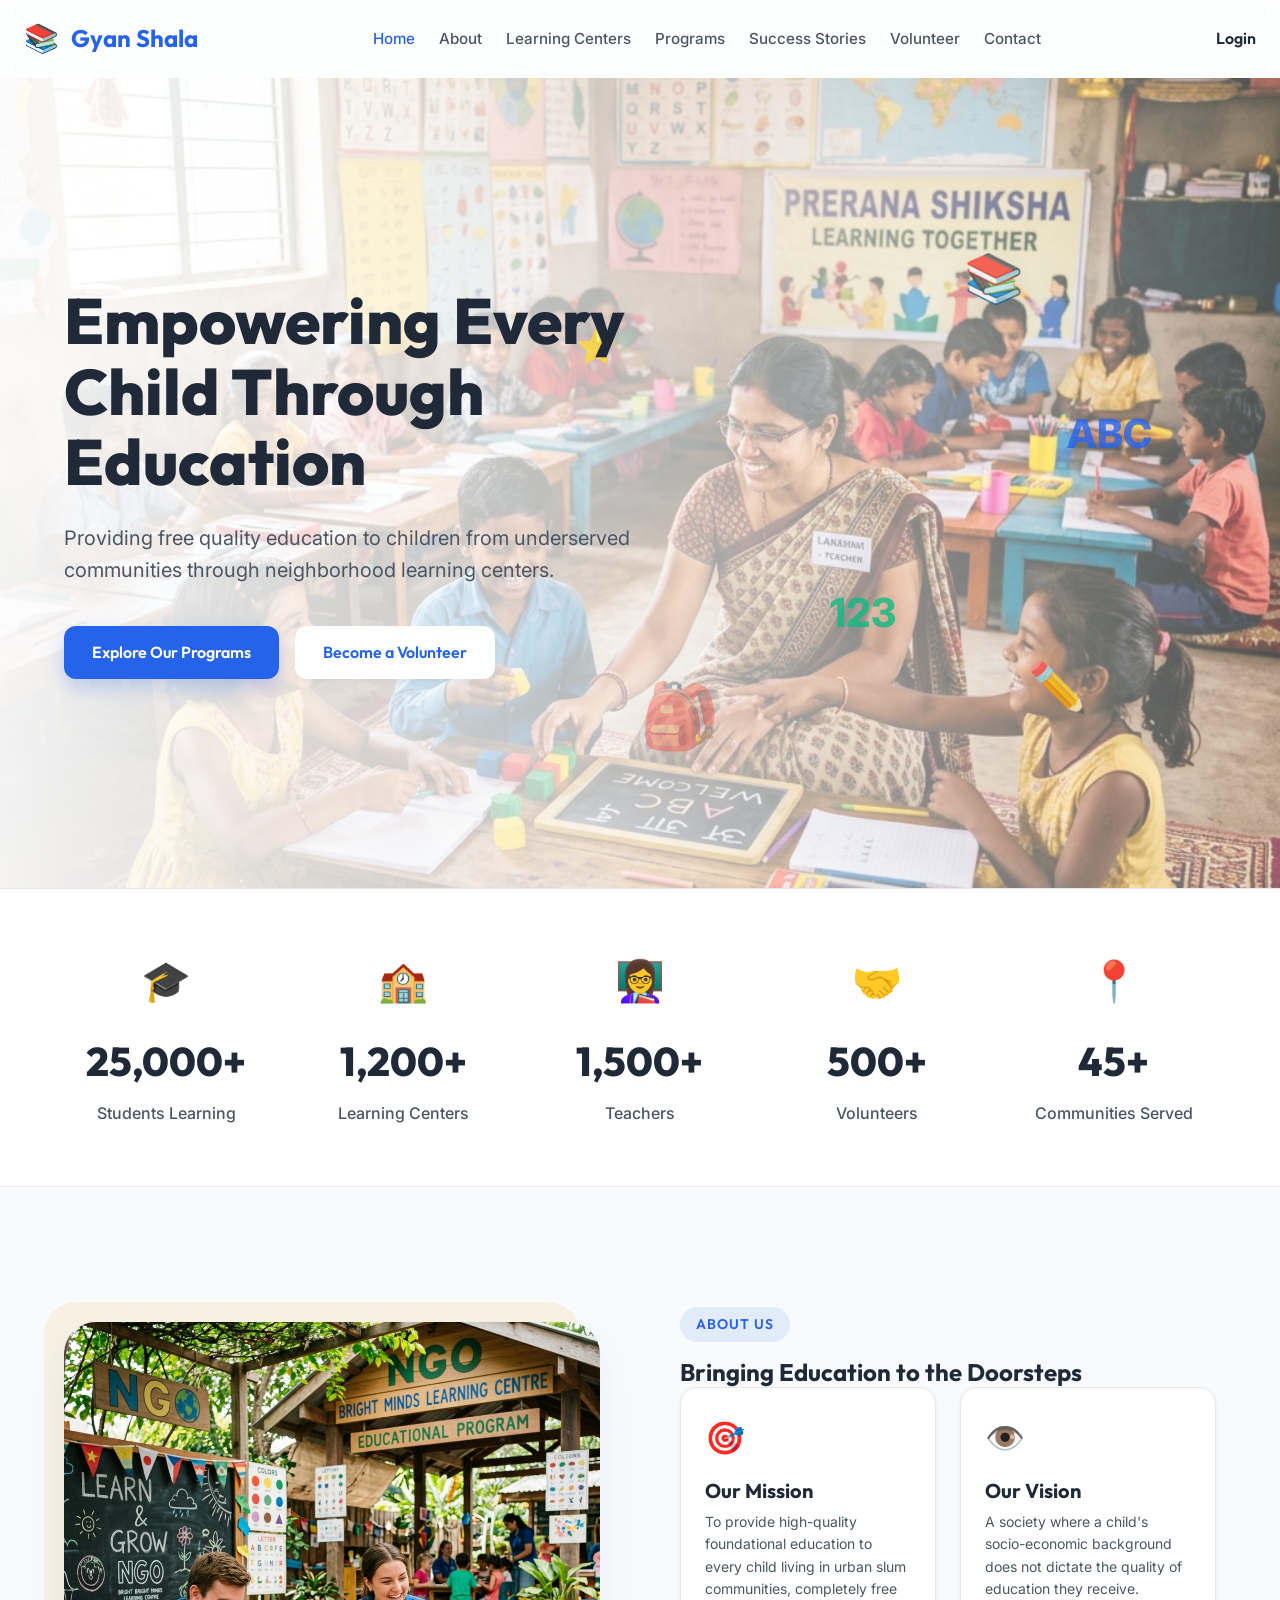
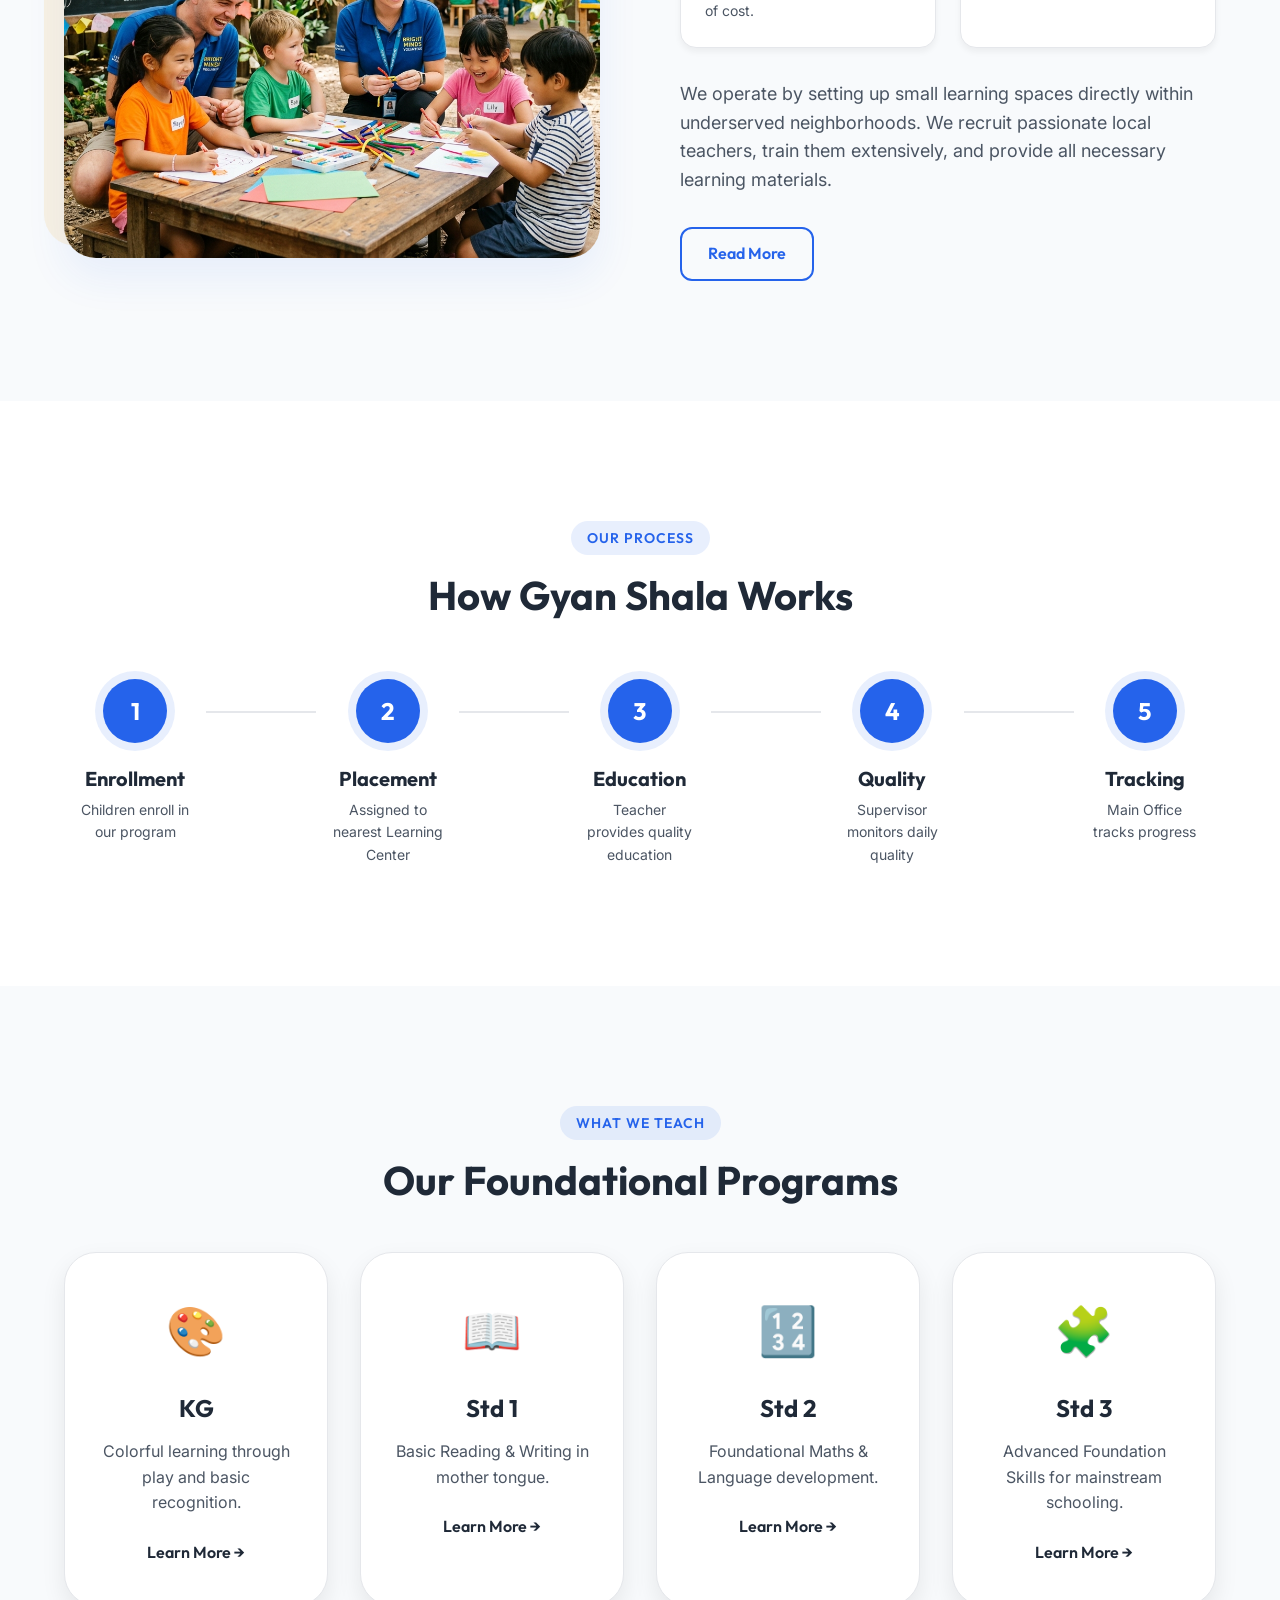
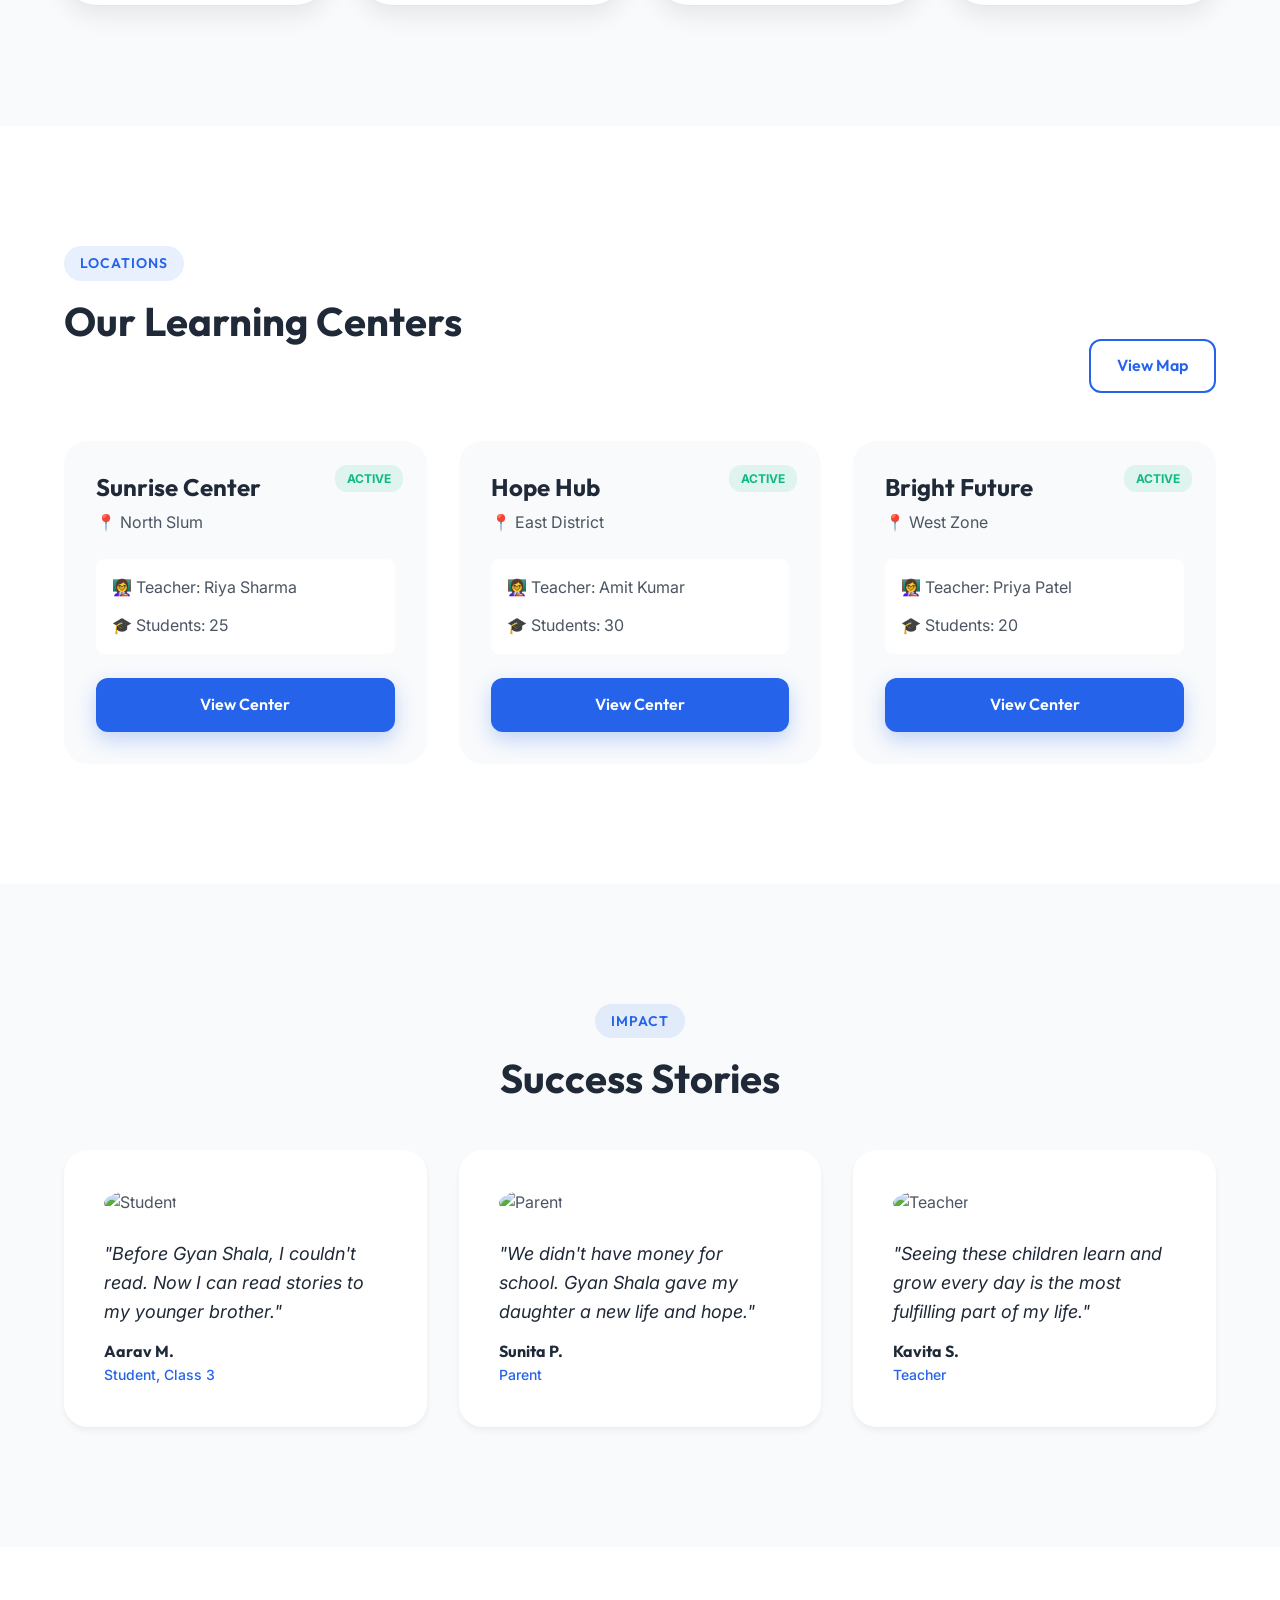
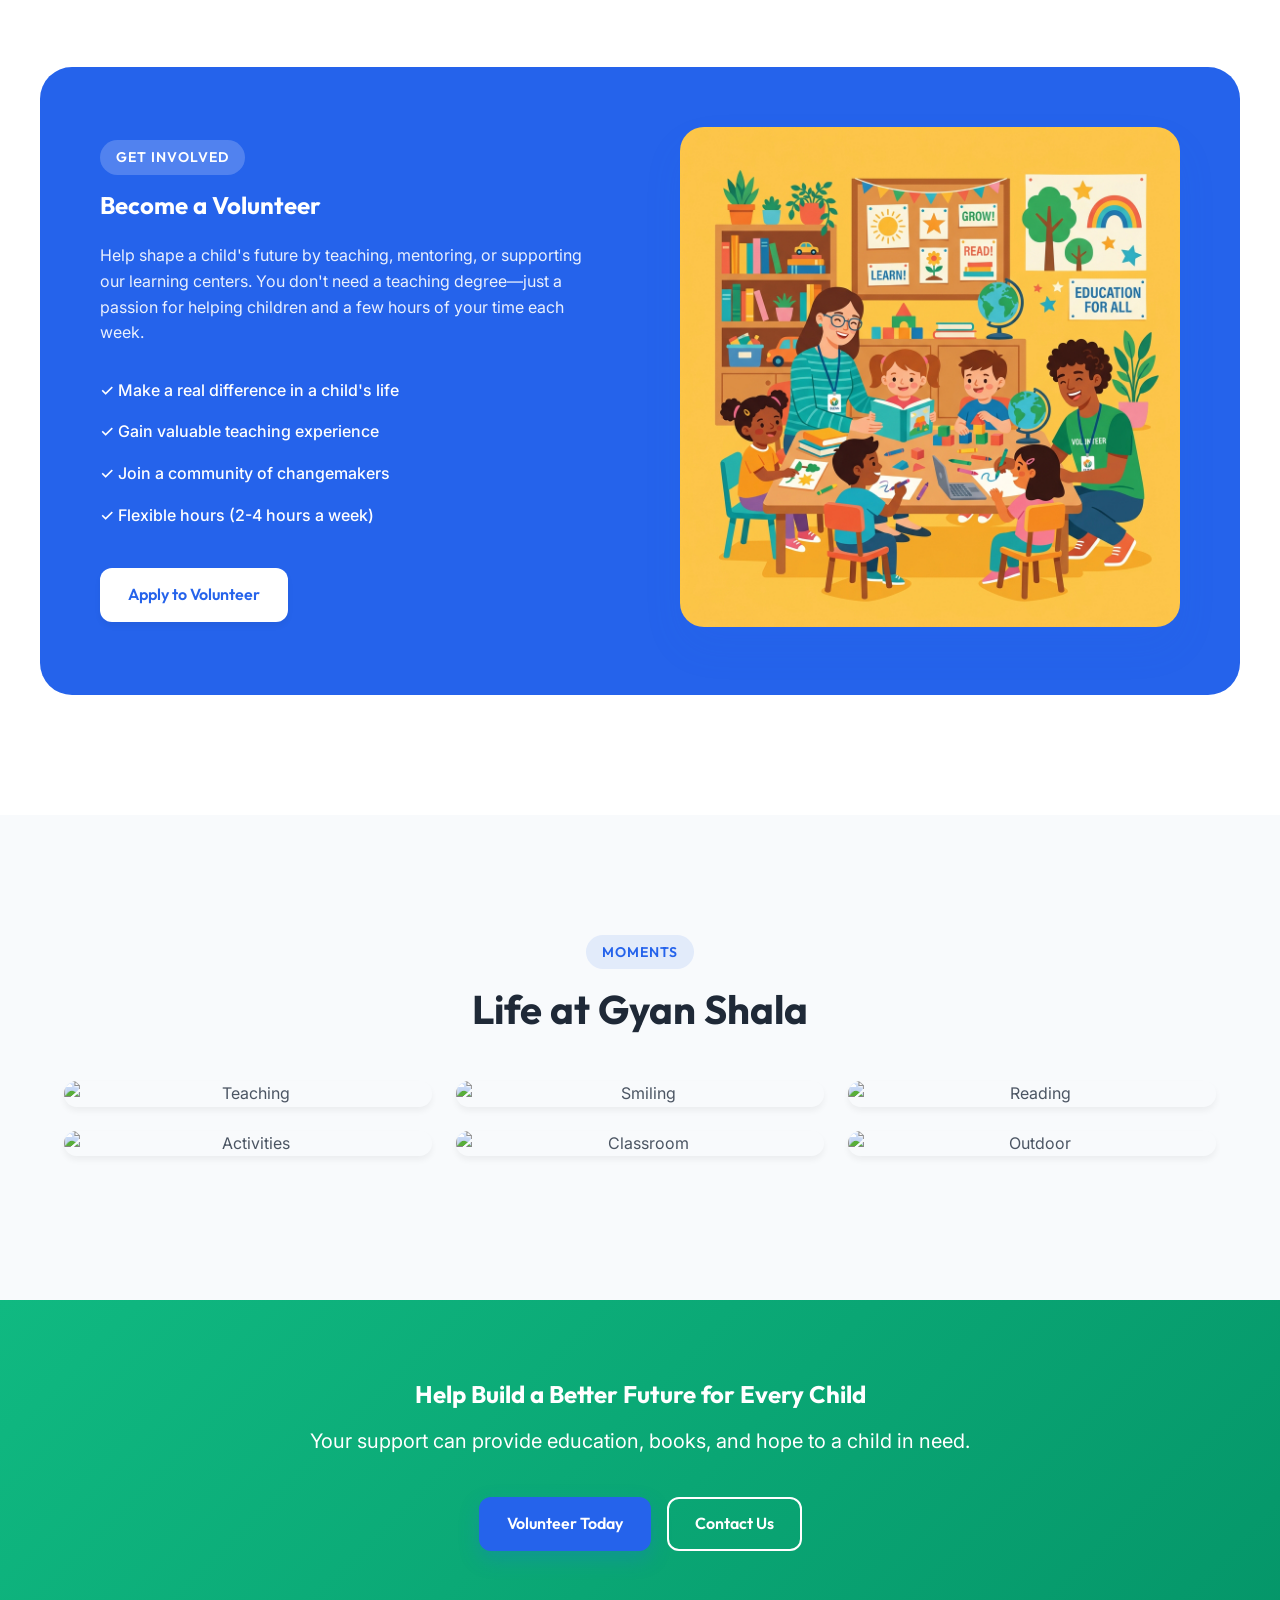
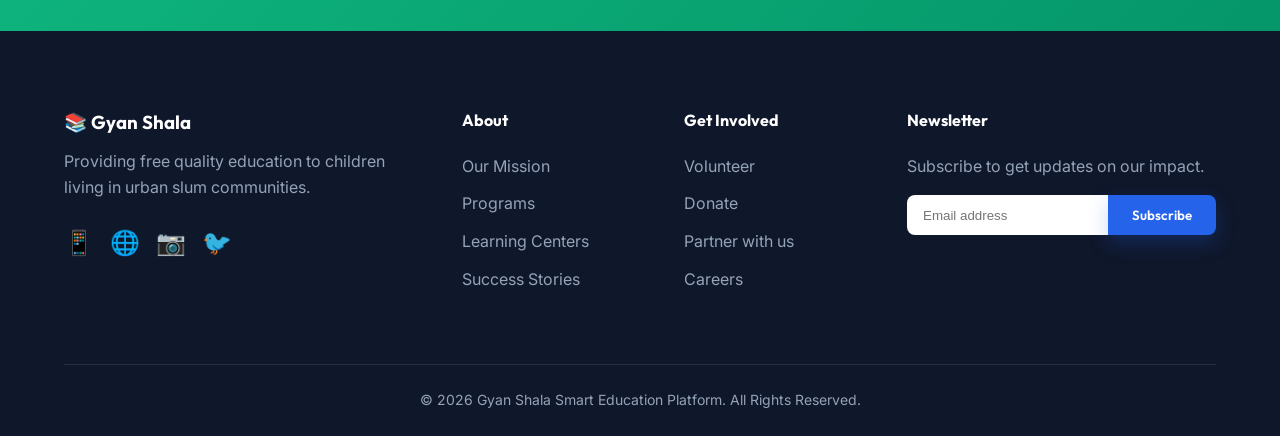
==== commit 38a0cc60: "Removed Volunteer Now action button from PC header menu" ====
--- a/index.html
+++ b/index.html
@@ -28,7 +28,6 @@
             </nav>
             <div class="header-actions">
                 <a href="login.html" class="btn-text">Login</a>
-                <a href="register.html?role=volunteer" class="btn-primary">Volunteer Now</a>
             </div>
             <button class="mobile-menu-toggle" aria-label="Toggle menu">
                 <span></span><span></span><span></span>
@@ -38,17 +37,22 @@
 
     <!-- Mobile Menu Overlay -->
     <div class="mobile-menu-overlay">
-        <nav class="mobile-nav">
-            <ul class="mobile-nav-links">
-                <li><a href="#home">Home</a></li>
-                <li><a href="#about">About</a></li>
-                <li><a href="#centers">Learning Centers</a></li>
-                <li><a href="#programs">Programs</a></li>
-                <li><a href="#stories">Success Stories</a></li>
-                <li><a href="#volunteer">Volunteer</a></li>
-                <li><a href="#contact">Contact</a></li>
-            </ul>
-        </nav>
+        <div class="mobile-menu-wrapper">
+            <nav class="mobile-nav">
+                <ul class="mobile-nav-links">
+                    <li><a href="#home">Home</a></li>
+                    <li><a href="#about">About</a></li>
+                    <li><a href="#centers">Learning Centers</a></li>
+                    <li><a href="#programs">Programs</a></li>
+                    <li><a href="#stories">Success Stories</a></li>
+                    <li><a href="#volunteer">Volunteer</a></li>
+                    <li><a href="#contact">Contact</a></li>
+                </ul>
+            </nav>
+            <div class="mobile-menu-actions">
+                <a href="login.html" class="btn-text">Login</a>
+            </div>
+        </div>
     </div>
 
     <!-- Hero Section -->
@@ -306,7 +310,7 @@
                     <li>✓ Join a community of changemakers</li>
                     <li>✓ Flexible hours (2-4 hours a week)</li>
                 </ul>
-                <a href="#" class="btn-secondary">Apply to Volunteer</a>
+                <a href="register.html?role=volunteer" class="btn-secondary">Apply to Volunteer</a>
             </div>
             <div class="volunteer-image-wrapper">
                 <img src="images/volunteer_illustration_1782536659447.jpg" alt="Volunteer" class="vol-img">
@@ -411,25 +415,33 @@
         // Dynamic Active Session check to link dashboards directly
         const currentUser = JSON.parse(localStorage.getItem('currentUser'));
         if (currentUser) {
-            const loginBtn = document.querySelector('.header-actions a[href="login.html"]');
-            if (loginBtn) {
-                loginBtn.textContent = 'Go to Dashboard';
-                loginBtn.classList.remove('btn-text');
-                loginBtn.classList.add('btn-primary');
-                // Hide volunteer button if logged in for cleaner header space
-                const volBtn = document.querySelector('.header-actions a[href="register.html?role=volunteer"]');
-                if (volBtn) volBtn.style.display = 'none';
-
-                if (currentUser.role === 'main_office') {
-                    loginBtn.href = 'admin-dashboard.html';
-                } else if (currentUser.role === 'supervisor') {
-                    loginBtn.href = 'dashboard.html';
-                } else if (currentUser.role === 'teacher') {
-                    loginBtn.href = 'teacher-dashboard.html';
-                } else if (currentUser.role === 'volunteer') {
-                    loginBtn.href = 'volunteer-dashboard.html';
+            const desktopLoginBtn = document.querySelector('.header-actions a[href="login.html"]');
+            const mobileLoginBtn = document.querySelector('.mobile-menu-actions a[href="login.html"]');
+            
+            [desktopLoginBtn, mobileLoginBtn].forEach(loginBtn => {
+                if (loginBtn) {
+                    loginBtn.textContent = 'Go to Dashboard';
+                    loginBtn.classList.remove('btn-text');
+                    loginBtn.classList.add('btn-primary');
+                    loginBtn.style.textAlign = 'center';
+                    loginBtn.style.width = '100%';
+                    loginBtn.style.padding = '12px 24px';
+                    loginBtn.style.borderRadius = '12px';
+                    loginBtn.style.fontWeight = '600';
+                    loginBtn.style.textDecoration = 'none';
+
+                    if (currentUser.role === 'main_office') {
+                        loginBtn.href = 'admin-dashboard.html';
+                    } else if (currentUser.role === 'supervisor') {
+                        loginBtn.href = 'dashboard.html';
+                    } else if (currentUser.role === 'teacher') {
+                        loginBtn.href = 'teacher-dashboard.html';
+                    } else if (currentUser.role === 'volunteer') {
+                        loginBtn.href = 'volunteer-dashboard.html';
+                    }
                 }
-            }
+            });
+
         }
     </script>
 </body>
--- a/style.css
+++ b/style.css
@@ -745,12 +745,49 @@
   .process-connector { display: none; }
   .centers-header { flex-direction: column; align-items: flex-start; gap: 16px; }
   .footer-grid { grid-template-columns: 1fr 1fr; }
+  
+  .mobile-menu-wrapper {
+    display: flex;
+    flex-direction: column;
+    align-items: center;
+    gap: 32px;
+    width: 100%;
+  }
+  .mobile-menu-actions {
+    display: flex;
+    flex-direction: column;
+    gap: 16px;
+    width: 80%;
+    max-width: 280px;
+    align-items: center;
+  }
+  .mobile-menu-actions .btn-text {
+    font-size: 1.25rem;
+    font-family: 'Outfit', sans-serif;
+    font-weight: 600;
+    color: var(--text-dark);
+    text-decoration: none;
+    padding: 8px 16px;
+  }
+  .mobile-menu-actions .btn-primary {
+    width: 100%;
+    text-align: center;
+    padding: 14px 28px;
+    border-radius: 12px;
+    font-weight: 600;
+    text-decoration: none;
+    font-size: 1.1rem;
+    background-color: var(--primary-blue);
+    color: var(--white);
+  }
 }
 
 @media (max-width: 768px) {
   .masonry-gallery { column-count: 1; }
   .footer-grid { grid-template-columns: 1fr; }
   .mission-vision { grid-template-columns: 1fr; }
-  .hero-content h1 { font-size: 2.5rem; }
+  .hero-content h1 { font-size: 2.25rem; line-height: 1.2; margin-bottom: 16px; }
+  .hero-content p { font-size: 1.05rem; line-height: 1.5; margin-bottom: 24px; }
   .cta-buttons, .hero-buttons { flex-direction: column; }
-}
+  .hero-floating-elements { display: none; }
+}
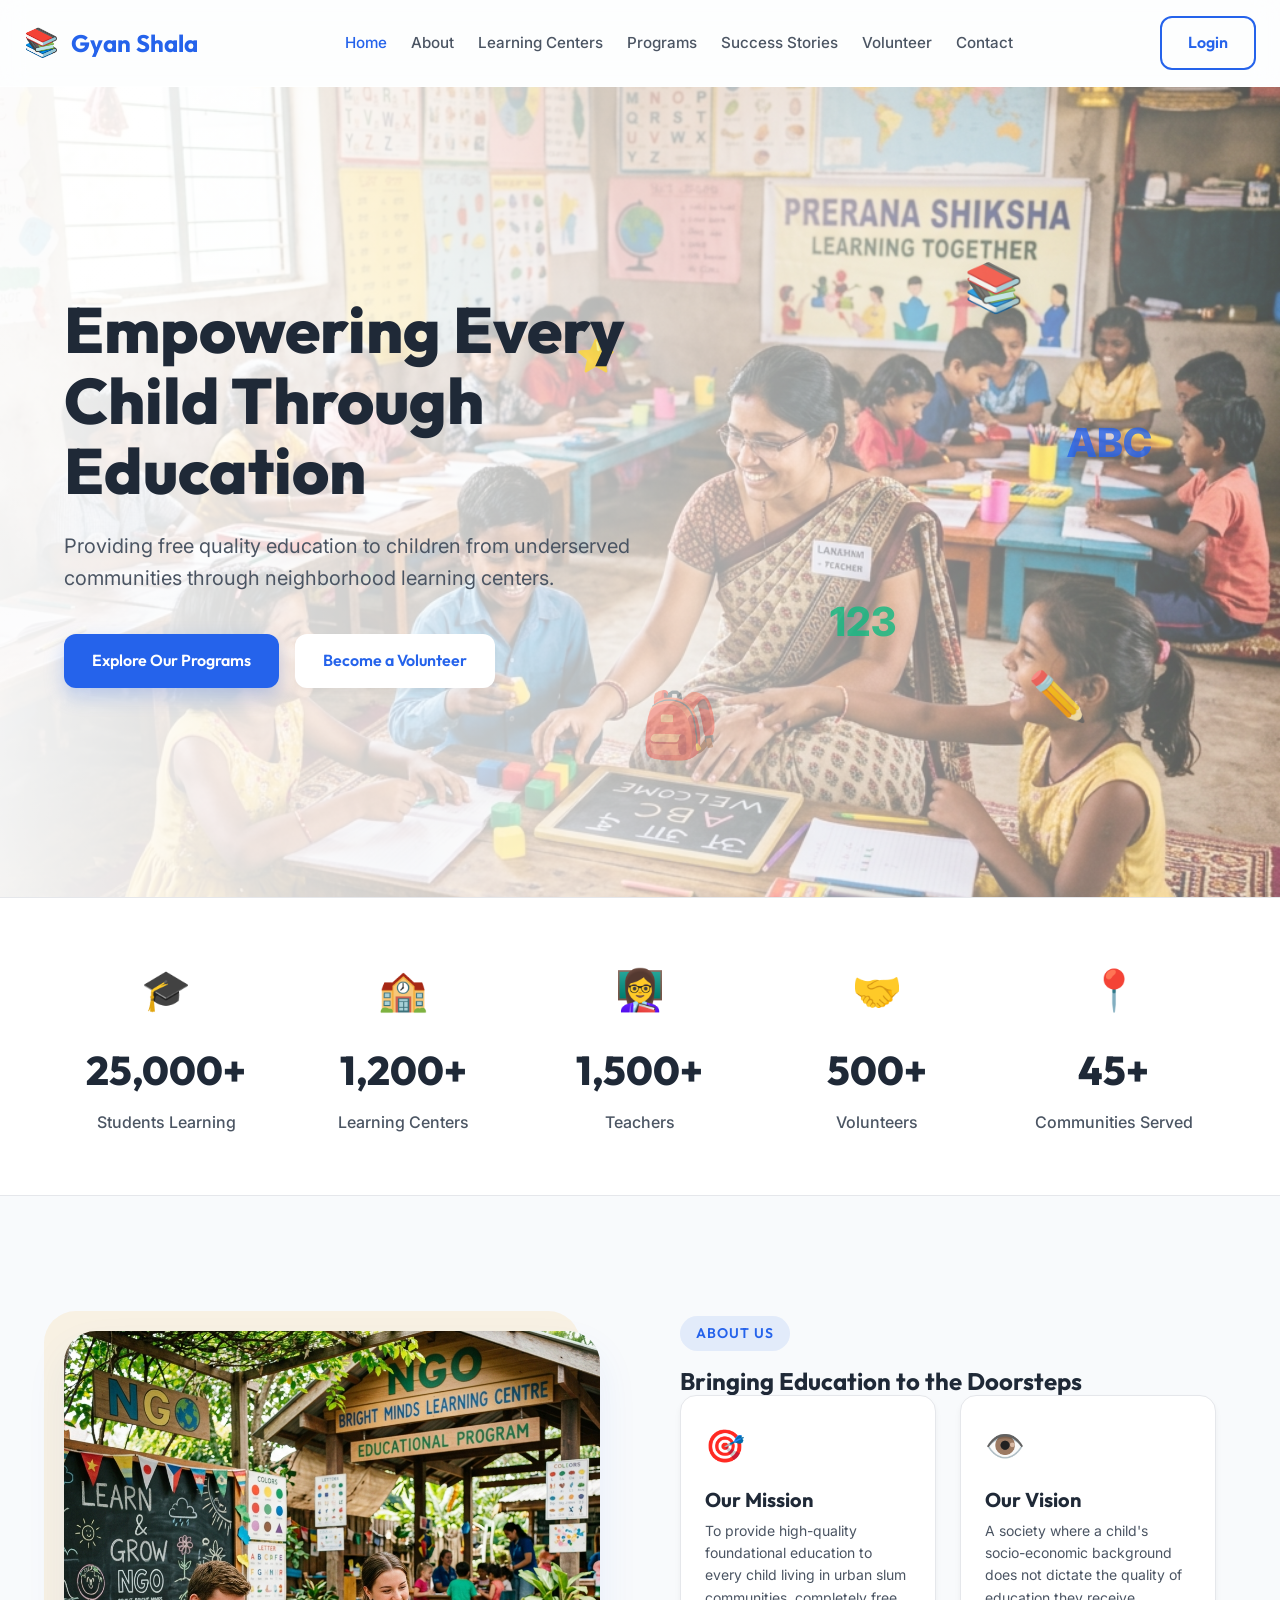
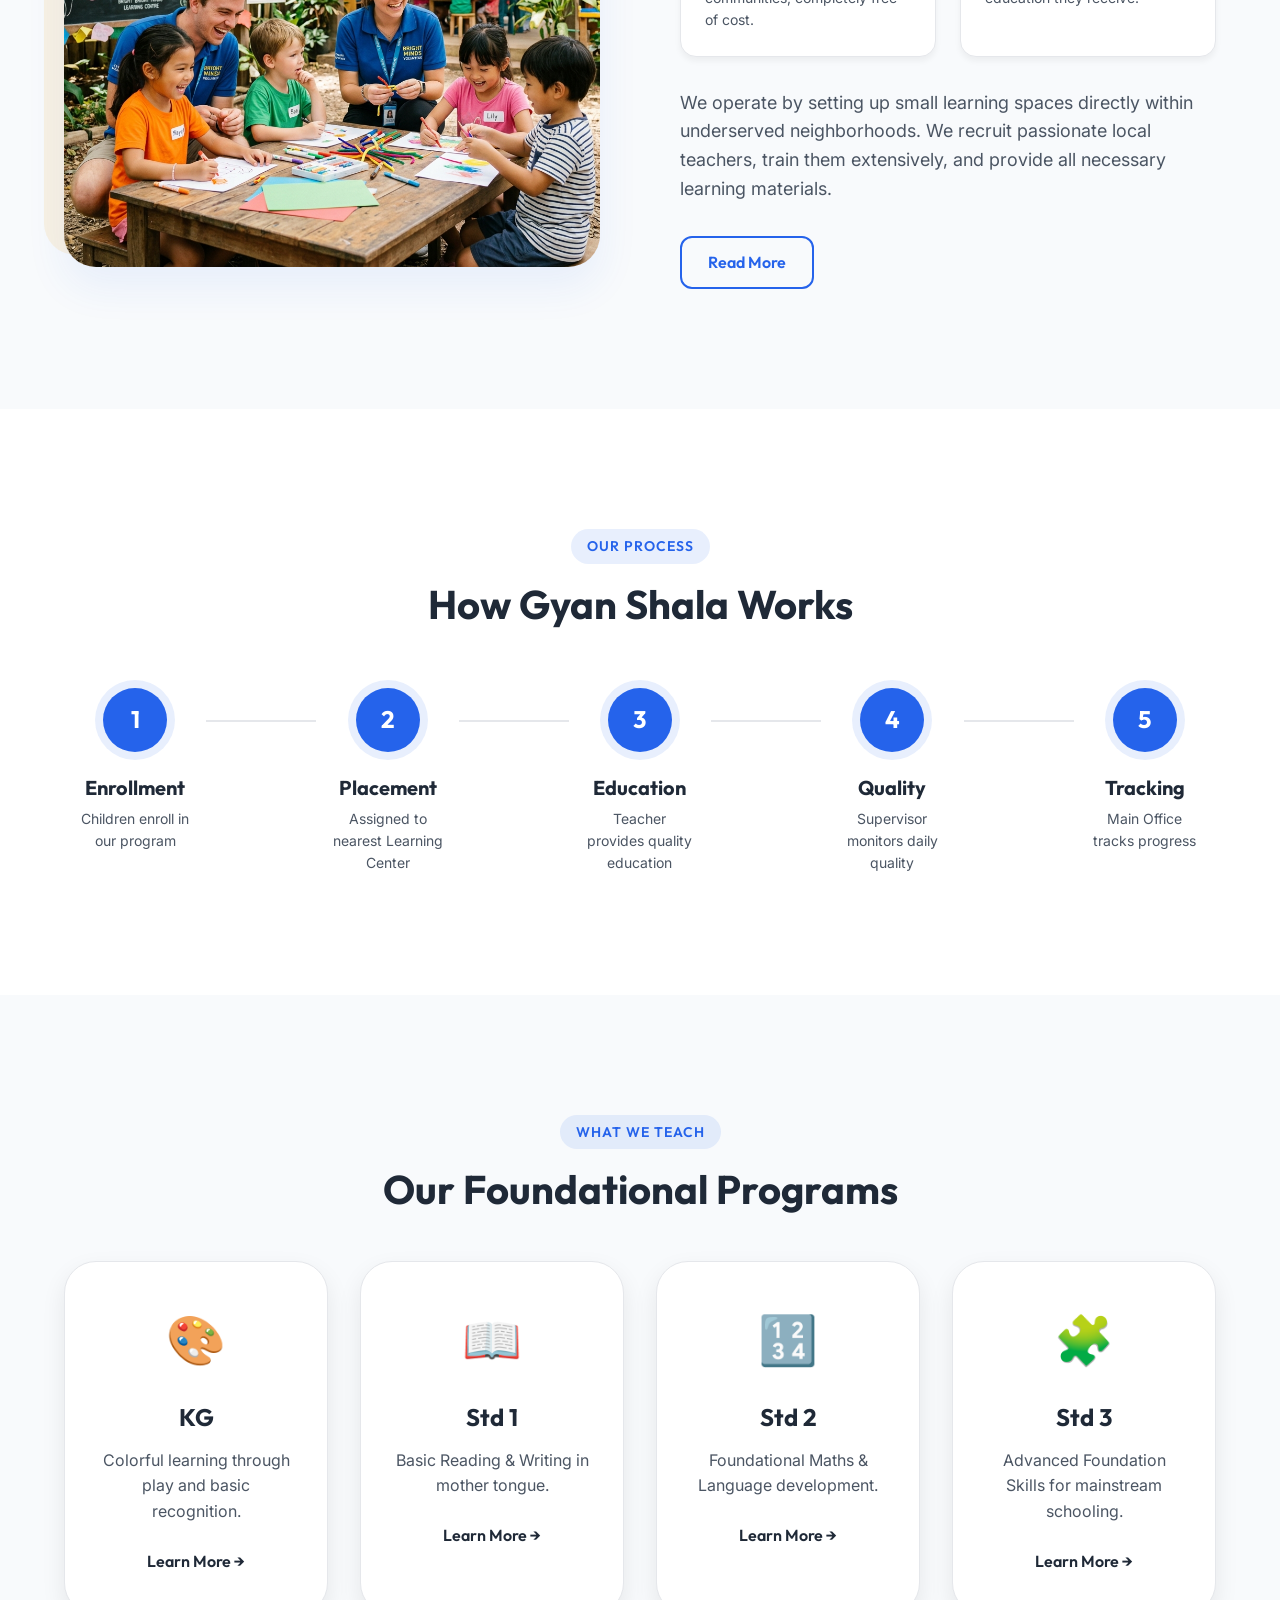
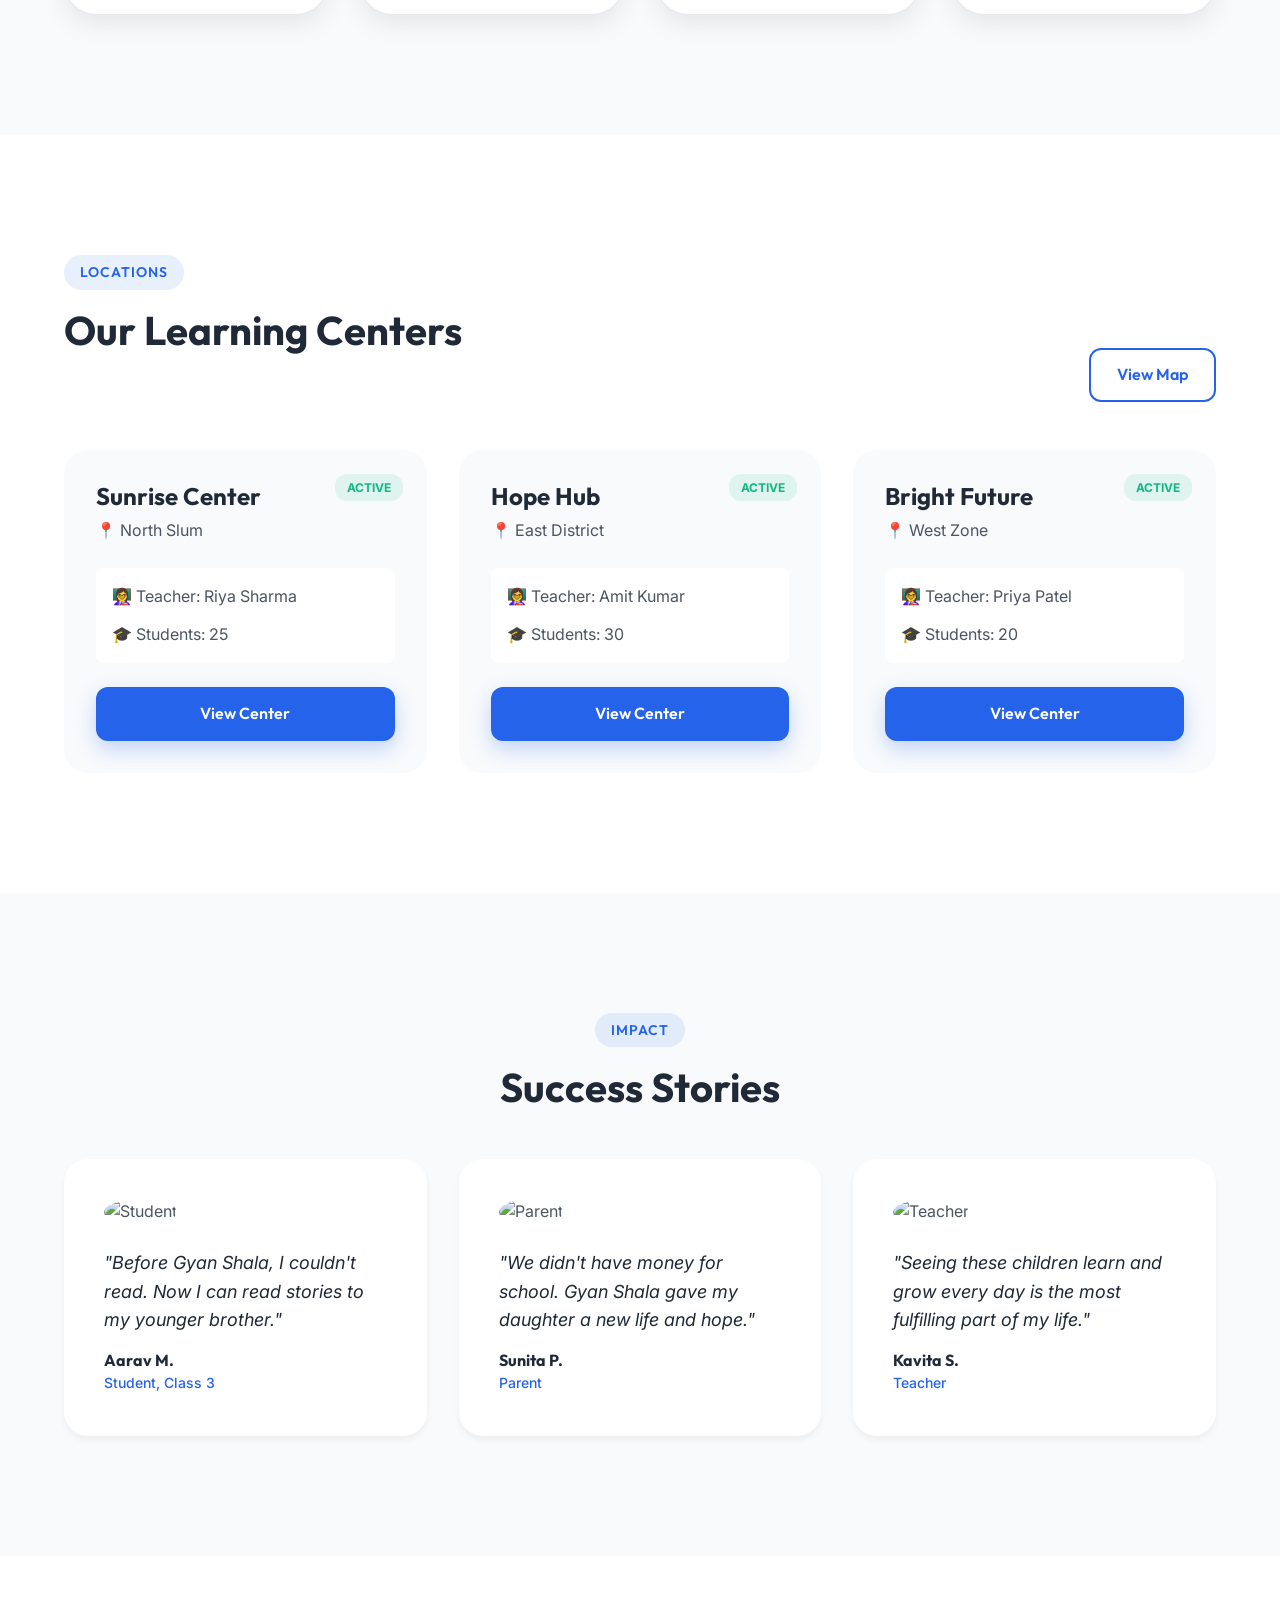
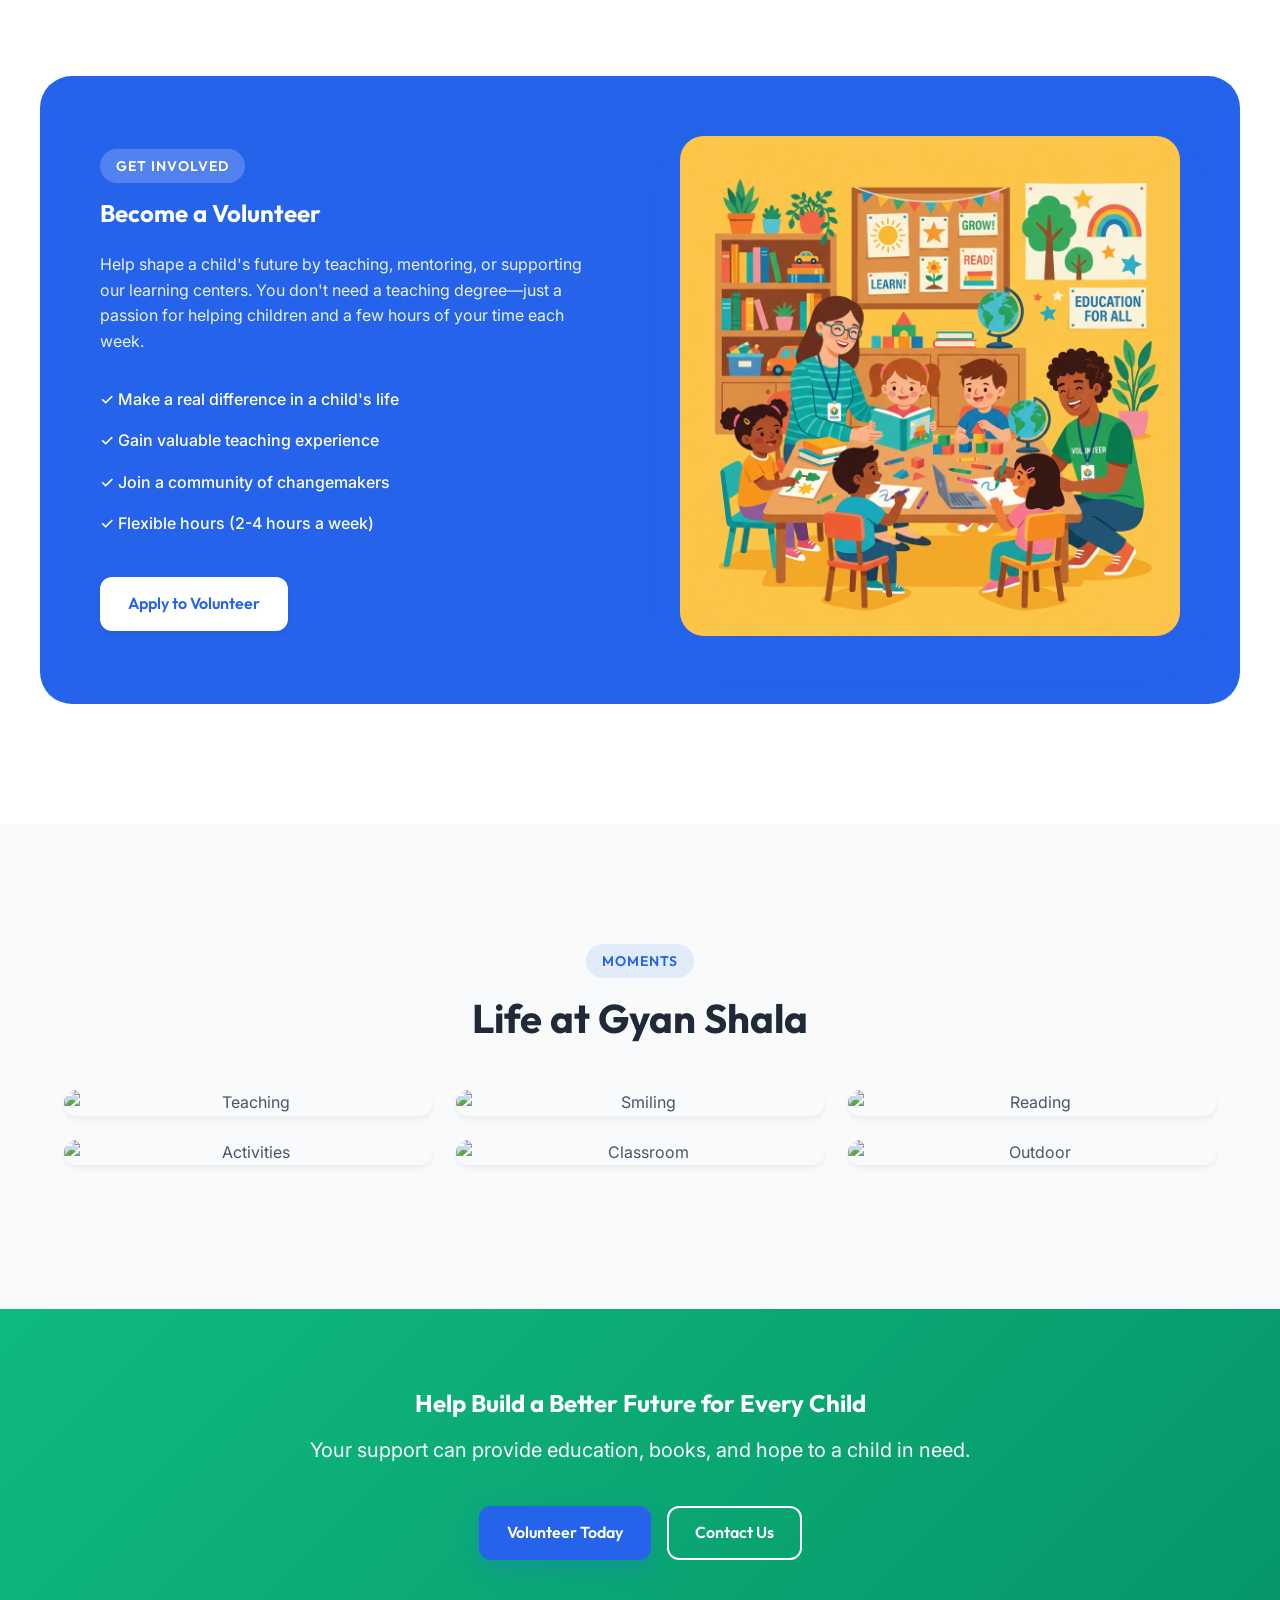
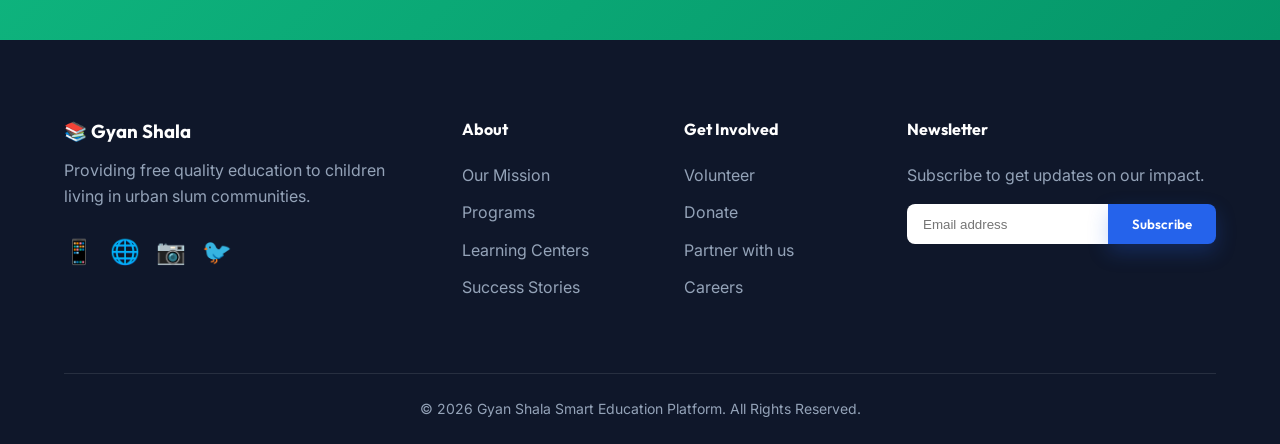
==== commit 2bc652e8: "Highlighted login buttons, integrated clean toast notifications override, hid Edge eye icons, and en" ====
--- a/index.html
+++ b/index.html
@@ -27,7 +27,7 @@
                 </ul>
             </nav>
             <div class="header-actions">
-                <a href="login.html" class="btn-text">Login</a>
+                <a href="login.html" class="btn-outline">Login</a>
             </div>
             <button class="mobile-menu-toggle" aria-label="Toggle menu">
                 <span></span><span></span><span></span>
@@ -50,7 +50,7 @@
                 </ul>
             </nav>
             <div class="mobile-menu-actions">
-                <a href="login.html" class="btn-text">Login</a>
+                <a href="login.html" class="btn-primary">Login</a>
             </div>
         </div>
     </div>
@@ -421,7 +421,7 @@
             [desktopLoginBtn, mobileLoginBtn].forEach(loginBtn => {
                 if (loginBtn) {
                     loginBtn.textContent = 'Go to Dashboard';
-                    loginBtn.classList.remove('btn-text');
+                    loginBtn.classList.remove('btn-text', 'btn-outline');
                     loginBtn.classList.add('btn-primary');
                     loginBtn.style.textAlign = 'center';
                     loginBtn.style.width = '100%';
--- a/style.css
+++ b/style.css
@@ -791,3 +791,45 @@
   .cta-buttons, .hero-buttons { flex-direction: column; }
   .hero-floating-elements { display: none; }
 }
+
+/* Toast notifications styles */
+.toast-container {
+  position: fixed;
+  bottom: 24px;
+  right: 24px;
+  z-index: 10000;
+  display: flex;
+  flex-direction: column;
+  gap: 12px;
+  pointer-events: none;
+}
+.toast {
+  background: #1e293b;
+  color: #ffffff;
+  padding: 16px 24px;
+  border-radius: 8px;
+  box-shadow: 0 10px 15px -3px rgba(0, 0, 0, 0.1), 0 4px 6px -2px rgba(0, 0, 0, 0.05);
+  display: flex;
+  align-items: center;
+  gap: 12px;
+  font-size: 0.95rem;
+  font-weight: 500;
+  opacity: 0;
+  transform: translateY(20px);
+  transition: all 0.3s cubic-bezier(0.16, 1, 0.3, 1);
+  pointer-events: auto;
+  border-left: 4px solid var(--primary-blue, #2563EB);
+}
+.toast.active {
+  opacity: 1;
+  transform: translateY(0);
+}
+.toast.success {
+  border-left-color: #22C55E;
+}
+.toast.error {
+  border-left-color: #DC2626;
+}
+.toast.warning {
+  border-left-color: #F59E0B;
+}
